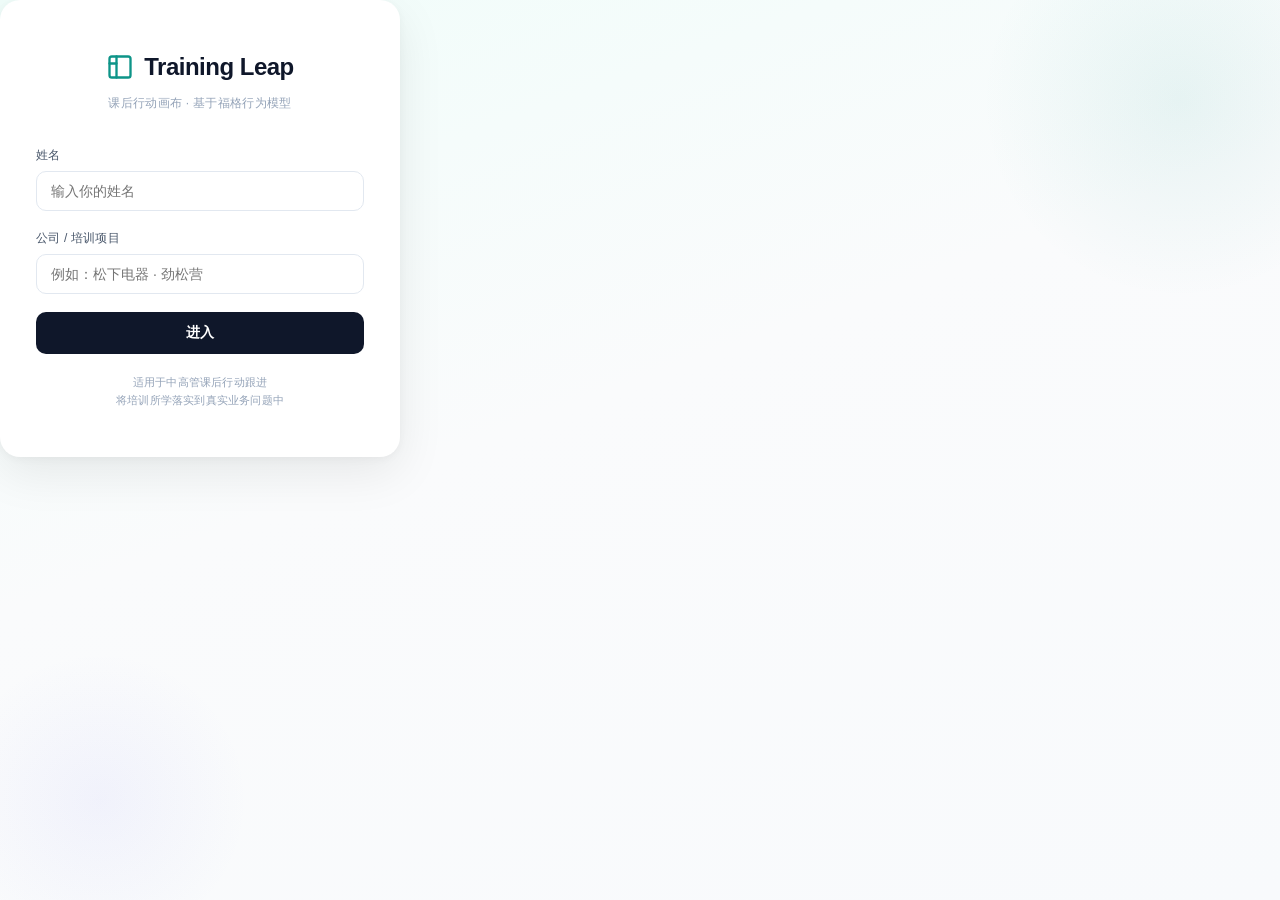
==== index.html @ 2a4fbaec "feat: 步骤4改为先写策略再选方法，每个方法可选填备注" ====
<!DOCTYPE html>
<html lang="zh-CN">
<head>
<meta charset="UTF-8">
<meta name="viewport" content="width=device-width, initial-scale=1">
<title>Training Leap · 学员端</title>
<style>
*{margin:0;padding:0;box-sizing:border-box}
:root{
  --ink:#0f172a;--muted:#64748b;--light:#94a3b8;
  --bg:#f8fafc;--card:#fff;--border:#e2e8f0;
  --accent:#0d9488;--accent-light:#14b8a6;--accent-bg:#f0fdfa;--accent-border:#99f6e4;
  --amber:#f59e0b;--amber-bg:#fffbeb;--rose:#e11d48;--rose-bg:#fff1f2;
  --indigo:#6366f1;--indigo-bg:#eef2ff;
}
body{font-family:-apple-system,"PingFang SC","Helvetica Neue","Noto Sans SC",sans-serif;color:var(--ink);background:var(--bg);line-height:1.6;-webkit-font-smoothing:antialiased}
.page{display:none}.page.active{display:block}

/* ========= LOGIN ========= */
.login-wrap{min-height:100vh;display:flex;align-items:center;justify-content:center;background:linear-gradient(160deg,#f0fdfa 0%,#fafbfc 45%,var(--bg) 100%);position:relative;overflow:hidden}
/* Geometric decoration */
.login-wrap::before{content:'';position:absolute;width:400px;height:400px;border-radius:50%;background:radial-gradient(circle,rgba(13,148,136,.08) 0%,transparent 70%);top:-100px;right:-100px}
.login-wrap::after{content:'';position:absolute;width:300px;height:300px;border-radius:50%;background:radial-gradient(circle,rgba(99,102,241,.06) 0%,transparent 70%);bottom:-50px;left:-50px}
.login-card{width:400px;background:var(--card);border-radius:20px;box-shadow:0 2px 8px rgba(0,0,0,.04),0 16px 48px rgba(0,0,0,.08);padding:48px 36px;position:relative;z-index:1;transition:box-shadow .3s}
.login-card:hover{box-shadow:0 2px 8px rgba(0,0,0,.04),0 20px 56px rgba(0,0,0,.12)}
.login-brand{display:flex;align-items:center;gap:10px;justify-content:center;margin-bottom:8px}
.login-brand svg{width:28px;height:28px;color:var(--accent)}
.login-brand-name{font-size:24px;font-weight:700;color:var(--ink);letter-spacing:-.5px}
.login-sub{text-align:center;font-size:12px;color:var(--light);margin-bottom:32px;letter-spacing:.3px}
.field{margin-bottom:18px}
.field label{display:block;font-size:12px;font-weight:500;color:#475569;margin-bottom:6px;letter-spacing:.2px}
.field input{width:100%;padding:11px 14px;border:1.5px solid var(--border);border-radius:10px;font-size:14px;color:var(--ink);background:var(--card);transition:all .2s;font-family:inherit}
.field input:focus{outline:none;border-color:var(--accent);box-shadow:0 0 0 3px rgba(13,148,136,.08);background:#fff;transform:translateY(-1px)}
.btn-primary{width:100%;padding:12px;background:var(--ink);color:#fff;border:none;border-radius:10px;font-size:14px;font-weight:600;cursor:pointer;transition:all .2s;letter-spacing:.3px}
.btn-primary:hover{background:#1e293b;transform:translateY(-1px);box-shadow:0 4px 12px rgba(15,23,42,.2)}
.btn-primary:active{transform:translateY(0)}
.login-note{text-align:center;margin-top:20px;font-size:11px;color:var(--light);line-height:1.6;letter-spacing:.2px}

/* ========= TOPBAR ========= */
.topbar{height:56px;background:rgba(255,255,255,.92);backdrop-filter:blur(12px);-webkit-backdrop-filter:blur(12px);border-bottom:1px solid var(--border);display:flex;align-items:center;padding:0 28px;position:sticky;top:0;z-index:20}
.topbar-brand{display:flex;align-items:center;gap:8px;cursor:pointer;transition:opacity .15s}
.topbar-brand:hover{opacity:.8}
.topbar-brand svg{width:20px;height:20px;color:var(--accent)}
.topbar-brand span{font-size:15px;font-weight:700;color:var(--ink);letter-spacing:-.3px}
.topbar-sep{color:var(--border);margin:0 14px;font-size:18px}
.topbar-meta{font-size:13px;color:var(--light);flex:1}

/* ========= CONFIG BANNER ========= */
.config-banner{background:linear-gradient(135deg,var(--accent-bg) 0%,#e0f7f4 100%);border:1px solid var(--accent-border);border-radius:12px;padding:14px 20px;margin:0 32px 28px;display:flex;align-items:flex-start;gap:12px;animation:slideDown .3s ease}
.config-banner svg{flex-shrink:0;width:16px;height:16px;color:var(--accent);margin-top:2px}
.config-banner p{font-size:13px;color:#134e4a;line-height:1.6}
.config-banner .cb-close{background:none;border:none;color:var(--light);cursor:pointer;font-size:18px;flex-shrink:0;padding:0 4px;line-height:1;transition:color .15s}
.config-banner .cb-close:hover{color:var(--ink)}

/* ========= DASHBOARD ========= */
.dash{max-width:1080px;margin:0 auto;padding:36px 32px 100px}
.dash-head{display:flex;align-items:flex-end;justify-content:space-between;margin-bottom:28px}
.dash-head h1{font-size:26px;font-weight:700;color:var(--ink);letter-spacing:-.5px}
.dash-head p{font-size:14px;color:var(--light);margin-top:4px}
.btn-new{padding:9px 18px;background:var(--ink);color:#fff;border:none;border-radius:10px;font-size:13px;font-weight:600;cursor:pointer;transition:all .2s;letter-spacing:.2px}
.btn-new:hover{background:#1e293b;transform:translateY(-1px);box-shadow:0 4px 12px rgba(15,23,42,.15)}

/* Stats */
.stats{display:flex;gap:16px;margin-bottom:32px}
.stat-card{flex:1;background:var(--card);border:1px solid var(--border);border-radius:14px;padding:20px 22px;display:flex;align-items:center;gap:16px;transition:all .2s;position:relative;overflow:hidden}
.stat-card::before{content:'';position:absolute;top:0;left:0;right:0;height:3px;border-radius:14px 14px 0 0}
.stat-card:nth-child(1)::before{background:linear-gradient(90deg,var(--accent),var(--accent-light))}
.stat-card:nth-child(2)::before{background:linear-gradient(90deg,var(--amber),#fbbf24)}
.stat-card:nth-child(3)::before{background:linear-gradient(90deg,var(--indigo),#818cf8)}
.stat-card:hover{transform:translateY(-2px);box-shadow:0 8px 24px rgba(0,0,0,.06)}
.stat-icon{width:44px;height:44px;border-radius:12px;display:flex;align-items:center;justify-content:center;transition:transform .2s}
.stat-card:nth-child(1) .stat-icon{background:var(--accent-bg)}
.stat-card:nth-child(2) .stat-icon{background:var(--amber-bg)}
.stat-card:nth-child(3) .stat-icon{background:var(--indigo-bg)}
.stat-icon svg{width:20px;height:20px}
.stat-card:nth-child(1) .stat-icon svg{color:var(--accent)}
.stat-card:nth-child(2) .stat-icon svg{color:var(--amber)}
.stat-card:nth-child(3) .stat-icon svg{color:var(--indigo)}
.stat-num{font-size:22px;font-weight:700;color:var(--ink);letter-spacing:-.5px}
.stat-label{font-size:12px;color:var(--light);letter-spacing:.3px}

/* Action cards grid */
.card-grid{display:grid;grid-template-columns:repeat(auto-fill,minmax(320px,1fr));gap:16px}
.acard{background:var(--card);border:1px solid var(--border);border-radius:14px;padding:24px;cursor:pointer;transition:all .25s;position:relative;overflow:hidden}
.acard::before{content:'';position:absolute;top:0;left:0;right:0;height:3px;background:linear-gradient(90deg,var(--accent),var(--accent-light));transform:scaleX(0);transform-origin:left;transition:transform .25s}
.acard:hover::before{transform:scaleX(1)}
.acard:hover{border-color:#cbd5e1;box-shadow:0 8px 28px rgba(0,0,0,.06);transform:translateY(-2px)}
.tag{display:inline-block;padding:4px 10px;border-radius:20px;font-size:11px;font-weight:600;letter-spacing:.3px}
.tag-d{background:#f1f5f9;color:#64748b}
.tag-a{background:#dbeafe;color:#2563eb}
.tag-x{background:#d1fae5;color:#059669}
.acard h3{font-size:15px;font-weight:600;color:var(--ink);line-height:1.5;margin:12px 0 8px;letter-spacing:-.2px}
.acard .meta{font-size:12px;color:var(--light);line-height:1.5}
.acard .foot{display:flex;align-items:center;justify-content:space-between;margin-top:18px;padding-top:14px;border-top:1px solid #f1f5f9}
.dots{display:flex;gap:5px}
.dot{width:7px;height:7px;border-radius:50%;background:#e2e8f0;transition:background .2s}
.dot.ok{background:var(--accent)}

/* Empty state */
.empty{text-align:center;padding:80px 20px;color:var(--light)}
.empty-icon{width:64px;height:64px;margin:0 auto 20px;border-radius:16px;background:var(--accent-bg);display:flex;align-items:center;justify-content:center}
.empty-icon svg{width:28px;height:28px;color:var(--accent)}
.empty h3{font-size:16px;font-weight:600;color:#475569;margin-bottom:8px}
.empty p{font-size:13px;margin-bottom:20px;line-height:1.6}

/* ========= CANVAS ========= */
.canvas-bg{background:var(--bg);min-height:100vh}
.canvas-body{max-width:760px;margin:0 auto;padding:36px 28px 140px}

/* Canvas header card */
.chdr{background:var(--card);border:1px solid var(--border);border-radius:16px;padding:28px 32px;margin-bottom:24px;position:relative;box-shadow:0 2px 8px rgba(0,0,0,.03)}
.chdr .clabel{font-size:11px;font-weight:600;color:var(--accent);letter-spacing:.8px;text-transform:uppercase;margin-bottom:4px}
.chdr input.ctitle{font-size:22px;font-weight:700;color:var(--ink);line-height:1.4;border:none;background:transparent;width:85%;padding:0;outline:none;display:block;letter-spacing:-.3px;font-family:inherit}
.chdr input.ctitle::placeholder{color:var(--light)}
.chdr .times{display:flex;gap:24px;margin-top:16px;font-size:12px;color:var(--light);letter-spacing:.2px}

/* Status badge */
.status-badge{position:absolute;top:28px;right:32px;padding:5px 12px;border-radius:20px;font-size:11px;font-weight:600;letter-spacing:.3px}
.status-badge.open{background:var(--accent-bg);color:var(--accent);border:1px solid var(--accent-border)}
.status-badge.done{background:#d1fae5;color:#059669;border:1px solid #6ee7b7}

/* Progress */
.pwrap{margin-bottom:28px}
.plbl{font-size:12px;color:var(--light);margin-bottom:8px;display:flex;justify-content:space-between;letter-spacing:.3px}
.ptrk{height:4px;background:#e2e8f0;border-radius:4px;overflow:hidden}
.pfil{height:100%;background:linear-gradient(90deg,var(--accent),var(--accent-light));border-radius:4px;width:0%;transition:width .5s cubic-bezier(.16,1,.3,1)}

/* ========= STEPS ========= */
.step{background:var(--card);border:1px solid var(--border);border-radius:14px;margin-bottom:14px;overflow:hidden;transition:all .25s;box-shadow:0 1px 3px rgba(0,0,0,.02)}
.step:hover{box-shadow:0 4px 16px rgba(0,0,0,.04)}
.step.open{box-shadow:0 4px 20px rgba(0,0,0,.05);border-color:#cbd5e1}

.step-hdr{display:flex;align-items:center;gap:16px;padding:18px 22px;cursor:pointer;user-select:none;transition:background .15s}
.step-hdr:hover{background:#fafbfc}

/* Step number circle with gradient */
.step-n{width:32px;height:32px;border-radius:10px;background:linear-gradient(135deg,#e2e8f0,#f1f5f9);color:var(--muted);display:flex;align-items:center;justify-content:center;font-size:13px;font-weight:700;flex-shrink:0;transition:all .3s;position:relative}
.step-n.ok{background:linear-gradient(135deg,var(--accent),var(--accent-light));color:#fff;box-shadow:0 2px 8px rgba(13,148,136,.3)}
.step.open .step-n:not(.ok){background:linear-gradient(135deg,var(--ink),#334155);color:#fff}

.step-info{flex:1}
.step-info h4{font-size:14px;font-weight:600;color:var(--ink);margin-bottom:3px;letter-spacing:-.1px}
.step-info p{font-size:12px;color:var(--light);line-height:1.4}
.step-arr{margin-left:auto;color:var(--light);font-size:14px;transition:transform .3s cubic-bezier(.16,1,.3,1)}
.step.open .step-arr{transform:rotate(180deg)}

/* Step body with smooth expand */
.step-bdy{max-height:0;overflow:hidden;transition:max-height .35s cubic-bezier(.16,1,.3,1),padding .35s cubic-bezier(.16,1,.3,1);padding:0 22px}
.step.open .step-bdy{max-height:2000px;padding:0 22px 22px}
.step-bdy-inner{transform:translateY(-8px);opacity:0;transition:transform .3s cubic-bezier(.16,1,.3,1),opacity .3s;transition-delay:.05s}
.step.open .step-bdy-inner{transform:translateY(0);opacity:1}

.hint{background:var(--accent-bg);border:1px solid #bfef9;border-radius:10px;padding:14px 16px;margin-bottom:14px}
.hint .htitle{font-size:11px;font-weight:700;color:var(--accent);text-transform:uppercase;letter-spacing:.6px;margin-bottom:6px}
.hint ul{font-size:12px;color:#475569;line-height:1.7;padding-left:16px}

/* Form elements */
.flbl{font-size:13px;font-weight:600;color:#475569;margin-bottom:8px;letter-spacing:.1px}
textarea.fta{width:100%;border:1.5px solid var(--border);border-radius:10px;padding:12px 14px;font-size:14px;line-height:1.7;color:var(--ink);resize:vertical;min-height:80px;background:var(--card);font-family:inherit;transition:all .2s}
textarea.fta:focus{outline:none;border-color:var(--accent);box-shadow:0 0 0 3px rgba(13,148,136,.08);background:#fff}
input.fti{width:100%;border:1.5px solid var(--border);border-radius:10px;padding:10px 14px;font-size:14px;color:var(--ink);background:var(--card);font-family:inherit;transition:all .2s}
input.fti:focus{outline:none;border-color:var(--accent);box-shadow:0 0 0 3px rgba(13,148,136,.08);background:#fff}
.row{display:flex;gap:10px;margin-bottom:10px;align-items:flex-start}
.btnAdd{font-size:13px;color:var(--accent);background:none;border:1.5px dashed #a7f3d0;border-radius:10px;padding:9px 14px;cursor:pointer;width:100%;transition:all .2s;font-weight:500}
.btnAdd:hover{background:var(--accent-bg);border-color:var(--accent)}
.btnDel{background:none;border:none;color:var(--light);font-size:18px;cursor:pointer;padding:6px 2px;flex-shrink:0;line-height:1;transition:color .15s}
.btnDel:hover{color:var(--rose)}
table.mt{width:100%;border-collapse:collapse}
table.mt th{font-size:11px;font-weight:600;color:var(--light);text-align:left;padding:8px 10px;border-bottom:1px solid var(--border);letter-spacing:.3px}
table.mt td{padding:6px 10px}

/* ========= FOOTER BAR ========= */
.fbar{position:fixed;bottom:0;left:0;right:0;background:rgba(255,255,255,.92);backdrop-filter:blur(12px);-webkit-backdrop-filter:blur(12px);border-top:1px solid var(--border);padding:12px 28px;display:flex;align-items:center;justify-content:space-between;z-index:10}
.toast-msg{font-size:13px;color:var(--accent);opacity:0;transition:opacity .3s;font-weight:500}
.toast-msg.show{opacity:1}
.fbtns{display:flex;gap:10px}
.btn-secondary{padding:9px 16px;background:var(--card);color:#475569;border:1px solid var(--border);border-radius:10px;font-size:13px;cursor:pointer;transition:all .2s;font-weight:500;font-family:inherit}
.btn-secondary:hover{border-color:#cbd5e1;background:#fafbfc;transform:translateY(-1px)}
.btn-primary-sm{padding:9px 20px;background:var(--ink);color:#fff;border:none;border-radius:10px;font-size:13px;font-weight:600;cursor:pointer;transition:all .2s;font-family:inherit;letter-spacing:.2px}
.btn-primary-sm:hover{background:#1e293b;transform:translateY(-1px);box-shadow:0 4px 12px rgba(15,23,42,.15)}

/* ========= METHOD TAGS ========= */
.method-tags{display:flex;flex-wrap:wrap;gap:8px;margin-bottom:14px}
.mtag{padding:6px 14px;border-radius:20px;font-size:12px;font-weight:600;cursor:pointer;border:1.5px solid var(--border);background:var(--card);color:#475569;transition:all .2s;user-select:none;letter-spacing:.2px}
.mtag:hover{border-color:var(--accent);color:var(--accent);transform:translateY(-1px)}
.mtag.sel{background:linear-gradient(135deg,var(--accent),var(--accent-light));color:#fff;border-color:transparent;box-shadow:0 2px 8px rgba(13,148,136,.25)}
#no-methods-hint{font-size:12px;color:var(--light);margin-top:8px;display:none}

/* Per-method strategy card */
/* Method note cards: appear after selecting methods in step 4 */
.method-note{background:var(--card);border:1.5px solid var(--accent-border);border-radius:12px;margin-bottom:12px;overflow:hidden;transition:all .2s;animation:cardIn .25s ease}
.method-note-hd{display:flex;align-items:center;gap:10px;padding:10px 16px;background:linear-gradient(135deg,var(--accent-bg) 0%,#e0f7f4 100%)}
.method-note-badge{padding:4px 12px;border-radius:20px;background:linear-gradient(135deg,var(--accent),var(--accent-light));color:#fff;font-size:11px;font-weight:700;letter-spacing:.3px;flex-shrink:0}
.method-note-bd{padding:12px 16px}
.method-note-bd .flbl{font-size:12px;margin-bottom:6px;color:var(--muted)}
.method-note-bd textarea{min-height:56px;font-size:13px}
@keyframes cardIn{from{opacity:0;transform:translateY(8px)}to{opacity:1;transform:translateY(0)}}

/* ========= CONTEXT PANEL ========= */
.ctx-panel{background:linear-gradient(135deg,var(--accent-bg) 0%,#e0f7f4 100%);border:1px solid var(--accent-border);border-radius:14px;margin-bottom:24px;overflow:hidden;transition:all .25s}
.ctx-panel:hover{box-shadow:0 4px 16px rgba(13,148,136,.1)}
.ctx-toggle{display:flex;align-items:center;gap:8px;padding:14px 20px;cursor:pointer;font-size:12px;font-weight:700;color:var(--accent);user-select:none;letter-spacing:.3px}
.ctx-toggle:hover{background:rgba(255,255,255,.5)}
.ctx-arr{transition:transform .3s cubic-bezier(.16,1,.3,1)}
.ctx-arr.open{transform:rotate(90deg)}
.ctx-body{display:none;padding:0 20px 18px}
.ctx-body.open{display:block}
.ctx-grid{display:grid;grid-template-columns:1fr 1fr 1fr;gap:14px;margin-bottom:14px}
.ctx-block{background:rgba(255,255,255,.85);border:1px solid #bfef9;padding:16px;border-radius:12px;transition:all .2s}
.ctx-block:hover{background:#fff;box-shadow:0 2px 8px rgba(0,0,0,.04)}
.ctx-label{font-size:11px;font-weight:700;color:var(--accent);text-transform:uppercase;letter-spacing:.6px;margin-bottom:10px}
.ctx-text{font-size:12px;color:#134e4a;line-height:1.6;margin-bottom:6px}
.ctx-text:last-child{margin-bottom:0}
.ctx-hint{font-size:11px;color:#0f766e;line-height:1.5;padding:10px 14px;background:rgba(255,255,255,.6);border-radius:8px}

/* ========= PRINT ========= */
@media print{
  body{background:#fff}
  .topbar,.fbar,.step-hdr,.config-banner,.plbl{display:none !important}
  .page{display:block !important}.canvas-bg{background:#fff !important}
  .canvas-body{padding:20px !important;max-width:100% !important}
  .step{break-inside:avoid;margin-bottom:16px !important;border:1px solid #ddd !important}
  .step-bdy{display:block !important;max-height:none !important;padding:0 22px 22px !important}
  .step-n{background:#f0f0f0 !important;color:#333 !important}
  .step-n.ok{background:#666 !important}
  .chdr{border:2px solid #333 !important;padding:20px !important;box-shadow:none !important}
  .hint{display:none}
  textarea.fta,input.fti{border:1px solid #ddd !important;background:#fff !important;resize:none}
  .mtag.sel{background:#333 !important;color:#fff !important}
  .ctx-panel{background:#f9f9f9 !important}
}

@keyframes slideDown{
  from{opacity:0;transform:translateY(-8px)}
  to{opacity:1;transform:translateY(0)}
}

@media(max-width:860px){
.ctx-grid{grid-template-columns:1fr}
}

@media(max-width:640px){
.dash{padding:20px 16px 80px}.stats{flex-direction:column}.card-grid{grid-template-columns:1fr}.canvas-body{padding:20px 16px 120px}
.config-banner{margin:16px 16px 20px;padding:12px 14px}
.chdr input.ctitle{width:100%}
.status-badge{position:static;display:inline-block;margin-top:10px}
}
</style>
</head>
<body>

<!-- PAGE 1: LOGIN -->
<div id="p-login" class="page active login-wrap">
<div class="login-card">
  <div class="login-brand">
    <svg viewBox="0 0 24 24" fill="none" stroke="currentColor" stroke-width="2" stroke-linecap="round" stroke-linejoin="round"><rect x="3" y="3" width="18" height="18" rx="2"/><path d="M9 3v18"/><path d="M3 9h6"/></svg>
    <span class="login-brand-name">Training Leap</span>
  </div>
  <div class="login-sub">课后行动画布 · 基于福格行为模型</div>
  <div class="field"><label>姓名</label><input id="i-name" placeholder="输入你的姓名"></div>
  <div class="field"><label>公司 / 培训项目</label><input id="i-comp" placeholder="例如：松下电器 · 劲松营"></div>
  <button id="b-login" class="btn-primary">进入</button>
  <div class="login-note">适用于中高管课后行动跟进<br>将培训所学落实到真实业务问题中</div>
</div>
</div>

<!-- PAGE 2: DASHBOARD -->
<div id="p-dash" class="page">
<div class="topbar">
  <div class="topbar-brand" id="b-logo">
    <svg viewBox="0 0 24 24" fill="none" stroke="currentColor" stroke-width="2" stroke-linecap="round" stroke-linejoin="round"><rect x="3" y="3" width="18" height="18" rx="2"/><path d="M9 3v18"/><path d="M3 9h6"/></svg>
    <span>Training Leap</span>
  </div>
  <span class="topbar-sep">/</span>
  <span class="topbar-meta" id="d-meta"></span>
</div>
<div class="dash">
<div class="dash-head">
  <div><h1>我的行动计划</h1><p id="d-sub"></p></div>
  <button id="b-new" class="btn-new">+ 新建计划</button>
</div>

<!-- Config context banner -->
<div class="config-banner" id="config-banner" style="display:none">
  <svg viewBox="0 0 24 24" fill="none" stroke="currentColor" stroke-width="2" stroke-linecap="round"><circle cx="12" cy="12" r="10"/><line x1="12" y1="16" x2="12" y2="12"/><line x1="12" y1="8" x2="12.01" y2="8"/></svg>
  <p id="config-banner-text"></p>
  <button class="cb-close" onclick="this.parentElement.style.display='none'">×</button>
</div>

<div class="stats">
  <div class="stat-card"><div class="stat-icon"><svg viewBox="0 0 24 24" fill="none" stroke="currentColor" stroke-width="2"><path d="M14 2H6a2 2 0 00-2 2v16a2 2 0 002 2h12a2 2 0 002-2V8z"/><polyline points="14 2 14 8 20 8"/></svg></div><div><div class="stat-num" id="st-tot">0</div><div class="stat-label">全部计划</div></div></div>
  <div class="stat-card"><div class="stat-icon"><svg viewBox="0 0 24 24" fill="none" stroke="currentColor" stroke-width="2"><polyline points="22 12 18 12 15 21 9 3 6 12 2 12"/></svg></div><div><div class="stat-num" id="st-act">0</div><div class="stat-label">进行中</div></div></div>
  <div class="stat-card"><div class="stat-icon"><svg viewBox="0 0 24 24" fill="none" stroke="currentColor" stroke-width="2"><polyline points="20 6 9 17 4 12"/><line x1="20" y1="6" x2="9" y2="17"/></svg></div><div><div class="stat-num" id="st-done">0</div><div class="stat-label">已完成</div></div></div>
</div>
<div id="c-grid" class="card-grid"></div>
<div id="d-empty" class="empty" style="display:none">
  <div class="empty-icon"><svg viewBox="0 0 24 24" fill="none" stroke="currentColor" stroke-width="2" stroke-linecap="round"><line x1="12" y1="5" x2="12" y2="19"/><line x1="5" y1="12" x2="19" y2="12"/></svg></div>
  <h3 style="font-size:15px;font-weight:600;color:#475569;margin-bottom:6px">还没有行动计划</h3>
  <p style="font-size:13px;margin-bottom:18px;color:var(--light)">创建一个计划，把培训所学落实到真实业务问题中</p>
  <button id="b-new-empty" class="btn-new">创建第一个行动计划</button>
</div>
</div>
</div>

<!-- PAGE 3: CANVAS -->
<div id="p-canvas" class="page canvas-bg">
<div class="topbar">
  <button id="b-back" style="padding:6px 12px;font-size:13px;border:none;background:none;cursor:pointer;color:#475569;display:flex;align-items:center;gap:4px;font-family:inherit;letter-spacing:.2px">
    <svg width="14" height="14" viewBox="0 0 24 24" fill="none" stroke="currentColor" stroke-width="2"><polyline points="15 18 9 12 15 6"/></svg>返回</button>
  <span class="topbar-sep">|</span>
  <span class="topbar-meta" id="c-meta"></span>
</div>
<div class="canvas-body">

<div class="chdr">
  <div id="c-status" class="status-badge"></div>
  <div class="clabel">课程</div><input class="fti" id="c-course-display" readonly style="font-size:12px;padding:6px 10px;margin-bottom:8px;background:#f8fafc;cursor:default;border-color:#f0f0f0">
  <input class="ctitle" id="c-title" placeholder="为这个行动计划起一个标题...">
  <div class="times">创建：<span id="c-created"></span> &nbsp; 最近更新：<span id="c-updated"></span></div>
</div>

<!-- Training Context Panel (injected from admin config) -->
<div id="ctx-panel" class="ctx-panel" style="display:none">
  <div class="ctx-toggle" id="ctx-toggle" onclick="toggleCtx()">
    <svg width="14" height="14" viewBox="0 0 24 24" fill="none" stroke="currentColor" stroke-width="2" stroke-linecap="round"><circle cx="12" cy="12" r="10"/><line x1="12" y1="16" x2="12" y2="12"/><line x1="12" y1="8" x2="12.01" y2="8"/></svg>
    <span id="ctx-toggle-text">查看培训背景</span>
    <svg id="ctx-arr" width="12" height="12" viewBox="0 0 24 24" fill="none" stroke="currentColor" stroke-width="2"><polyline points="6 9 12 15 18 9"/></svg>
  </div>
  <div class="ctx-body" id="ctx-body">
    <div class="ctx-grid">
      <div class="ctx-block" id="ctx-audience">
        <div class="ctx-label">目标受众</div>
        <div class="ctx-text" id="ctx-aud-level"></div>
        <div class="ctx-text" id="ctx-aud-challenge"></div>
      </div>
      <div class="ctx-block" id="ctx-purpose">
        <div class="ctx-label">培训目的</div>
        <div class="ctx-text" id="ctx-pur-why"></div>
        <div class="ctx-text" id="ctx-pur-do"></div>
      </div>
      <div class="ctx-block" id="ctx-measure">
        <div class="ctx-label">衡量成功</div>
        <div class="ctx-text" id="ctx-pur-measure"></div>
        <div class="ctx-text" id="ctx-pur-change"></div>
      </div>
    </div>
    <div class="ctx-hint">以上信息由培训组织者配置，帮助你把行动计划对准真实的业务目标。</div>
  </div>
</div>

<div class="pwrap">
  <div class="plbl"><span id="pg-txt">0 / 5 步骤完成</span><span id="pg-pct">0%</span></div>
  <div class="ptrk"><div class="pfil" id="pg-fill"></div></div>
</div>

<!-- S1 -->
<div class="step" id="s1">
<div class="step-hdr"><div class="step-n">1</div><div class="step-info"><h4>识别真实业务问题</h4><p>找出一个复杂且长期未解决的真实业务问题</p></div><span class="step-arr">&#9660;</span></div>
<div class="step-bdy">
<div class="step-bdy-inner">
<div class="hint"><div class="htitle">提示</div><ul><li>问题应至少涉及两个以上部门之间的不同判断或利益冲突</li><li>问题已存在超过三个月，且没有清晰的解决路径</li><li>用一到三句话描述清楚问题的表现、涉及的部门和当前卡住的关键点</li></ul></div>
<div class="flbl">问题陈述</div><textarea class="fta" id="v1" placeholder="例如：某产品线在华东市场销量连续三季度下滑，市场部认为需加大广告投入，而销售团队认为核心问题在渠道激励不足..."></textarea>
</div>
</div>
</div>

<!-- S2 -->
<div class="step" id="s2">
<div class="step-hdr"><div class="step-n">2</div><div class="step-info"><h4>链接战略与价值</h4><p>说明该问题与全局经营或市场战略的链接</p></div><span class="step-arr">&#9660;</span></div>
<div class="step-bdy">
<div class="step-bdy-inner">
<div class="hint"><div class="htitle">提示</div><ul><li>指出这个问题与公司哪一个业务战略或产品策略直接相关</li><li>说明解决后会改善哪几项具体业务结果</li><li>避免使用空泛表述</li></ul></div>
<div style="margin-bottom:14px"><div class="flbl">战略链接</div><textarea class="fta" id="v2l" placeholder="例如：该问题直接关联公司'2025年市场份额提升至行业前三'的战略目标..." style="min-height:60px"></textarea></div>
<div><div class="flbl">解决价值</div><textarea class="fta" id="v2v" placeholder="例如：解决此分歧后可统一营销资源投放方向，预计Q3华东区销量回升15-20%..." style="min-height:60px"></textarea></div>
</div>
</div>
</div>

<!-- S3 -->
<div class="step" id="s3">
<div class="step-hdr"><div class="step-n">3</div><div class="step-info"><h4>识别协同部门</h4><p>列出必须协同的关键部门及其贡献</p></div><span class="step-arr">&#9660;</span></div>
<div class="step-bdy">
<div class="step-bdy-inner">
<div class="hint"><div class="htitle">提示</div><ul><li>至少一个、最多四个必须参与的业务部门</li><li>明确每个部门需要提供的具体信息或做出的具体动作</li></ul></div>
<div id="dept-list"></div>
<button class="btnAdd" id="b-add-dept">+ 添加部门</button>
</div>
</div>
</div>

<!-- S4 -->
<div class="step" id="s4">
<div class="step-hdr"><div class="step-n">4</div><div class="step-info"><h4>制定策略，选择方法</h4><p>先明确你的解决思路，再选方法去落地</p></div><span class="step-arr">&#9660;</span></div>
<div class="step-bdy">
<div class="step-bdy-inner">

<!-- Part 1: Write strategy first -->
<div style="margin-bottom:20px">
  <div class="flbl">解决策略</div>
  <div style="font-size:11px;color:var(--light);margin-bottom:8px;letter-spacing:.2px">用你自己的话描述解决思路——不依赖任何方法工具，先想清楚方向和打法</div>
  <textarea class="fta" id="v4s" placeholder="例如：通过重新定义华东区市场细分标准，将营销资源从泛曝光转向精准触达高潜力客户群体，同时建立区域联动机制..." style="min-height:80px"></textarea>
</div>

<!-- Part 2: Then select methods -->
<div style="margin-bottom:14px">
  <div class="flbl">选择支撑方法</div>
  <div style="font-size:11px;color:var(--light);margin-bottom:8px;letter-spacing:.2px">从本课程方法工具中，选择能够支撑上述策略的方法（可多选）。选中的方法下方可备注具体用法。</div>
  <div id="method-tags"></div>
  <div id="no-methods-hint">提示：请先让培训管理员配置本课程的方法工具清单。</div>
</div>

<!-- Per-method note fields -->
<div id="method-notes"></div>

</div>
</div>
</div>

<!-- S5 -->
<div class="step" id="s5">
<div class="step-hdr"><div class="step-n">5</div><div class="step-info"><h4>执行计划与衡量指标</h4><p>细化任务、计划、预期结果与衡量指标</p></div><span class="step-arr">&#9660;</span></div>
<div class="step-bdy">
<div class="step-bdy-inner">
<div style="margin-bottom:18px"><div class="flbl">任务与执行计划</div><div id="task-list"></div><button class="btnAdd" id="b-add-task">+ 添加任务</button></div>
<div style="margin-bottom:18px"><div class="flbl">预期目标与结果</div><textarea class="fta" id="v5r" placeholder="描述预期的业务层面可观察变化..."></textarea></div>
<div style="margin-bottom:14px"><div class="flbl">衡量指标</div>
<div style="display:grid;grid-template-columns:1fr 1fr;gap:10px;margin-bottom:14px">
<div style="background:var(--accent-bg);border:1px solid var(--accent-border);border-radius:10px;padding:14px"><div style="font-size:11px;font-weight:700;color:var(--accent);text-transform:uppercase;letter-spacing:.6px;margin-bottom:6px">过程指标</div><div style="font-size:12px;color:var(--light);margin-bottom:8px;line-height:1.5">证明动作完成</div><textarea class="fta" id="v5mp" style="min-height:50px;font-size:13px" placeholder="例：客户偏好矩阵完成"></textarea></div>
<div style="background:#fef3c7;border:1px solid #fde68a;border-radius:10px;padding:14px"><div style="font-size:11px;font-weight:700;color:#92400e;text-transform:uppercase;letter-spacing:.6px;margin-bottom:6px">结果指标</div><div style="font-size:12px;color:var(--light);margin-bottom:8px;line-height:1.5">业务改善的期待</div><textarea class="fta" id="v5mr" style="min-height:50px;font-size:13px" placeholder="例：销量环比增长15%"></textarea></div>
</div>
</div>
<div><div class="flbl">指标追踪</div>
<div style="background:var(--card);border:1px solid var(--border);border-radius:10px;padding:14px;overflow-x:auto">
<table class="mt"><thead><tr><th style="width:30%">指标名称</th><th style="width:20%">目标值</th><th style="width:20%">当前值</th><th style="width:20%">更新日期</th><th style="width:10%"></th></tr></thead><tbody id="mtbody"></tbody></table>
<button class="btnAdd" id="b-add-met" style="margin-top:10px">+ 添加追踪指标</button>
</div>
</div>
</div>
</div>
</div>

</div><!-- canvas-body -->

<div class="fbar">
<div class="toast-msg" id="toast">已保存</div>
<div class="fbtns">
<button class="btn-secondary" id="b-export">导出 PDF</button>
<button class="btn-secondary" id="b-toggle">标记为进行中</button>
<button class="btn-primary-sm" id="b-save">保存</button>
</div>
</div>
</div><!-- page-canvas -->

<script src="app.js"></script>
</body>
</html>
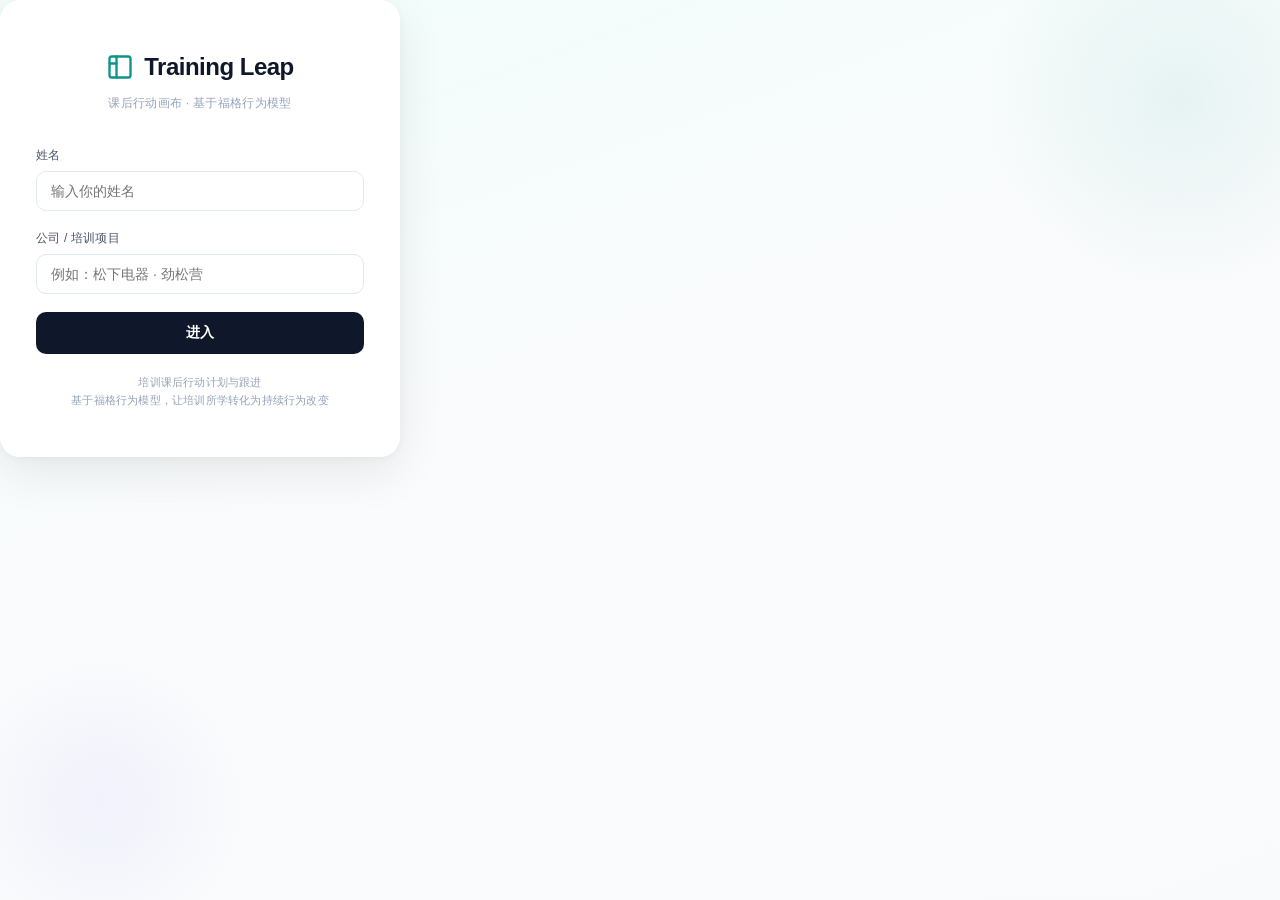
==== commit ceac64b4: "fix: 修复doLogin未定义致命bug + 修改登录页文案为培训课后行动计划与跟进" ====
--- a/index.html
+++ b/index.html
@@ -260,7 +260,7 @@
   <div class="field"><label>姓名</label><input id="i-name" placeholder="输入你的姓名"></div>
   <div class="field"><label>公司 / 培训项目</label><input id="i-comp" placeholder="例如：松下电器 · 劲松营"></div>
   <button id="b-login" class="btn-primary">进入</button>
-  <div class="login-note">适用于中高管课后行动跟进<br>将培训所学落实到真实业务问题中</div>
+  <div class="login-note">培训课后行动计划与跟进<br>基于福格行为模型，让培训所学转化为持续行为改变</div>
 </div>
 </div>
 
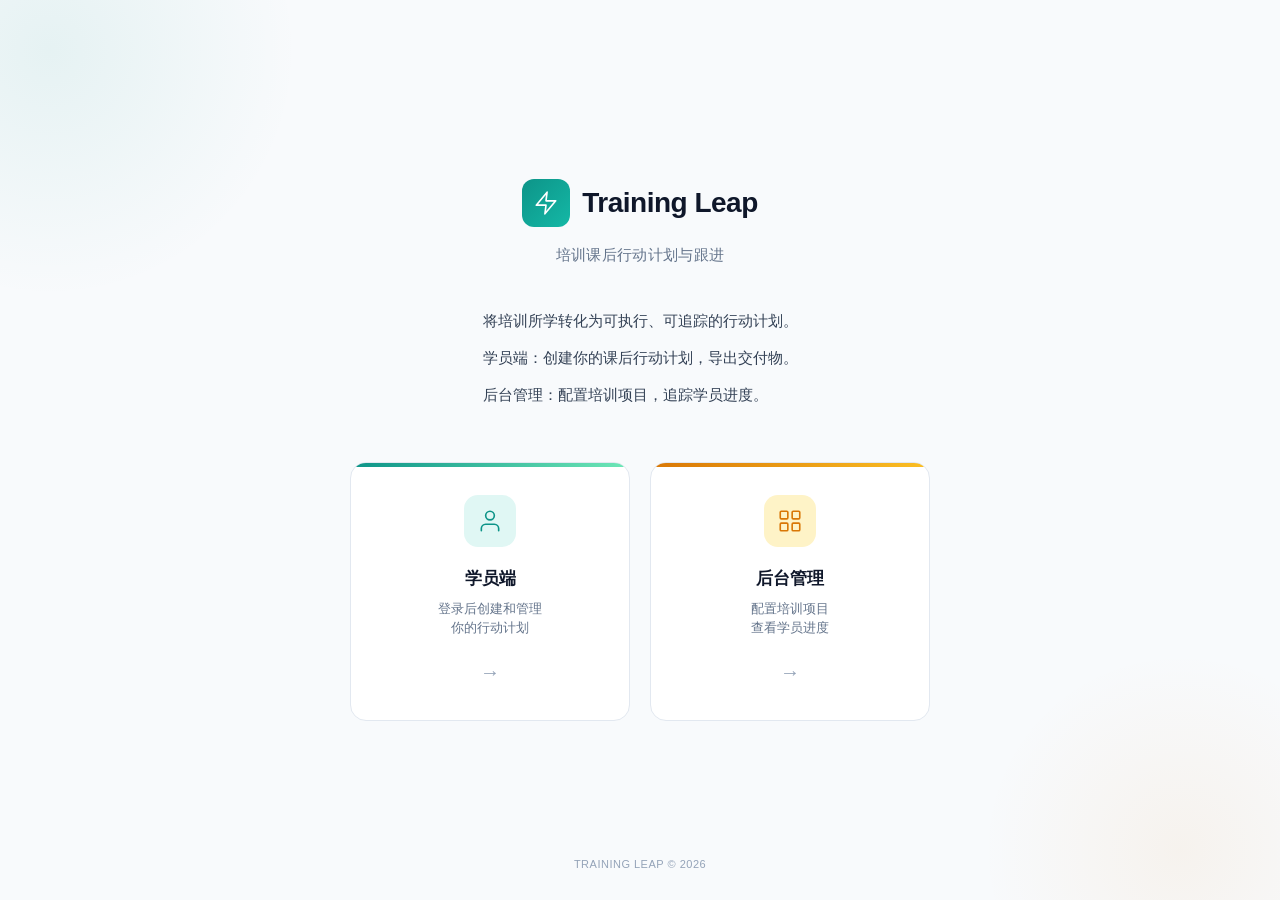
==== commit 75ab3721: "feat: 主入口页 + 协作共识追踪 + 学员提交码机制 - 新增 index.html 主入口页（学员端+后台端两个入口） - 原 index.html 重命名为 student.html（学员端" ====
--- a/index.html
+++ b/index.html
@@ -2,455 +2,119 @@
 <html lang="zh-CN">
 <head>
 <meta charset="UTF-8">
-<meta name="viewport" content="width=device-width, initial-scale=1">
-<title>Training Leap · 学员端</title>
+<meta name="viewport" content="width=device-width,initial-scale=1">
+<title>Training Leap - 培训课后行动计划与跟进</title>
 <style>
+:root{
+  --ink:#0f172a;
+  --sub:#334155;
+  --muted:#64748b;
+  --light:#94a3b8;
+  --border:#e2e8f0;
+  --card:#ffffff;
+  --bg:#f8fafc;
+  --accent:#0d9488;
+  --accent-light:#14b8a6;
+  --accent-bg:#e0f7f4;
+  --amber:#d97706;
+  --amber-bg:#fef3c7;
+}
 *{margin:0;padding:0;box-sizing:border-box}
-:root{
-  --ink:#0f172a;--muted:#64748b;--light:#94a3b8;
-  --bg:#f8fafc;--card:#fff;--border:#e2e8f0;
-  --accent:#0d9488;--accent-light:#14b8a6;--accent-bg:#f0fdfa;--accent-border:#99f6e4;
-  --amber:#f59e0b;--amber-bg:#fffbeb;--rose:#e11d48;--rose-bg:#fff1f2;
-  --indigo:#6366f1;--indigo-bg:#eef2ff;
-}
-body{font-family:-apple-system,"PingFang SC","Helvetica Neue","Noto Sans SC",sans-serif;color:var(--ink);background:var(--bg);line-height:1.6;-webkit-font-smoothing:antialiased}
-.page{display:none}.page.active{display:block}
+body{font-family:-apple-system,BlinkMacSystemFont,"Segoe UI",Roboto,sans-serif;background:var(--bg);color:var(--ink);line-height:1.6;min-height:100vh}
 
-/* ========= LOGIN ========= */
-.login-wrap{min-height:100vh;display:flex;align-items:center;justify-content:center;background:linear-gradient(160deg,#f0fdfa 0%,#fafbfc 45%,var(--bg) 100%);position:relative;overflow:hidden}
-/* Geometric decoration */
-.login-wrap::before{content:'';position:absolute;width:400px;height:400px;border-radius:50%;background:radial-gradient(circle,rgba(13,148,136,.08) 0%,transparent 70%);top:-100px;right:-100px}
-.login-wrap::after{content:'';position:absolute;width:300px;height:300px;border-radius:50%;background:radial-gradient(circle,rgba(99,102,241,.06) 0%,transparent 70%);bottom:-50px;left:-50px}
-.login-card{width:400px;background:var(--card);border-radius:20px;box-shadow:0 2px 8px rgba(0,0,0,.04),0 16px 48px rgba(0,0,0,.08);padding:48px 36px;position:relative;z-index:1;transition:box-shadow .3s}
-.login-card:hover{box-shadow:0 2px 8px rgba(0,0,0,.04),0 20px 56px rgba(0,0,0,.12)}
-.login-brand{display:flex;align-items:center;gap:10px;justify-content:center;margin-bottom:8px}
-.login-brand svg{width:28px;height:28px;color:var(--accent)}
-.login-brand-name{font-size:24px;font-weight:700;color:var(--ink);letter-spacing:-.5px}
-.login-sub{text-align:center;font-size:12px;color:var(--light);margin-bottom:32px;letter-spacing:.3px}
-.field{margin-bottom:18px}
-.field label{display:block;font-size:12px;font-weight:500;color:#475569;margin-bottom:6px;letter-spacing:.2px}
-.field input{width:100%;padding:11px 14px;border:1.5px solid var(--border);border-radius:10px;font-size:14px;color:var(--ink);background:var(--card);transition:all .2s;font-family:inherit}
-.field input:focus{outline:none;border-color:var(--accent);box-shadow:0 0 0 3px rgba(13,148,136,.08);background:#fff;transform:translateY(-1px)}
-.btn-primary{width:100%;padding:12px;background:var(--ink);color:#fff;border:none;border-radius:10px;font-size:14px;font-weight:600;cursor:pointer;transition:all .2s;letter-spacing:.3px}
-.btn-primary:hover{background:#1e293b;transform:translateY(-1px);box-shadow:0 4px 12px rgba(15,23,42,.2)}
-.btn-primary:active{transform:translateY(0)}
-.login-note{text-align:center;margin-top:20px;font-size:11px;color:var(--light);line-height:1.6;letter-spacing:.2px}
+/* Hero */
+.hero{min-height:100vh;display:flex;flex-direction:column;align-items:center;justify-content:center;padding:60px 24px;text-align:center;position:relative;overflow:hidden}
+.hero::before{content:"";position:absolute;top:-200px;left:-200px;width:500px;height:500px;border-radius:50%;background:radial-gradient(circle,rgba(13,148,136,.08) 0%,transparent 70%)}
+.hero::after{content:"";position:absolute;bottom:-150px;right:-100px;width:400px;height:400px;border-radius:50%;background:radial-gradient(circle,rgba(217,119,6,.06) 0%,transparent 70%)}
 
-/* ========= TOPBAR ========= */
-.topbar{height:56px;background:rgba(255,255,255,.92);backdrop-filter:blur(12px);-webkit-backdrop-filter:blur(12px);border-bottom:1px solid var(--border);display:flex;align-items:center;padding:0 28px;position:sticky;top:0;z-index:20}
-.topbar-brand{display:flex;align-items:center;gap:8px;cursor:pointer;transition:opacity .15s}
-.topbar-brand:hover{opacity:.8}
-.topbar-brand svg{width:20px;height:20px;color:var(--accent)}
-.topbar-brand span{font-size:15px;font-weight:700;color:var(--ink);letter-spacing:-.3px}
-.topbar-sep{color:var(--border);margin:0 14px;font-size:18px}
-.topbar-meta{font-size:13px;color:var(--light);flex:1}
+.logo-wrap{display:flex;align-items:center;justify-content:center;gap:12px;margin-bottom:16px}
+.logo-icon{width:48px;height:48px;border-radius:12px;background:linear-gradient(135deg,var(--accent),var(--accent-light));display:flex;align-items:center;justify-content:center}
+.logo-icon svg{width:26px;height:26px;stroke:#fff;fill:none;stroke-width:1.5;stroke-linecap:round;stroke-linejoin:round}
+.brand{font-size:28px;font-weight:800;color:var(--ink);letter-spacing:-.5px}
+.tagline{font-size:15px;color:var(--muted);margin-bottom:40px;letter-spacing:.3px}
 
-/* ========= CONFIG BANNER ========= */
-.config-banner{background:linear-gradient(135deg,var(--accent-bg) 0%,#e0f7f4 100%);border:1px solid var(--accent-border);border-radius:12px;padding:14px 20px;margin:0 32px 28px;display:flex;align-items:flex-start;gap:12px;animation:slideDown .3s ease}
-.config-banner svg{flex-shrink:0;width:16px;height:16px;color:var(--accent);margin-top:2px}
-.config-banner p{font-size:13px;color:#134e4a;line-height:1.6}
-.config-banner .cb-close{background:none;border:none;color:var(--light);cursor:pointer;font-size:18px;flex-shrink:0;padding:0 4px;line-height:1;transition:color .15s}
-.config-banner .cb-close:hover{color:var(--ink)}
+.desc{text-align:left;max-width:580px;margin:0 auto 44px;font-size:15px;color:var(--sub);line-height:1.8}
+.desc p{margin-bottom:10px}
 
-/* ========= DASHBOARD ========= */
-.dash{max-width:1080px;margin:0 auto;padding:36px 32px 100px}
-.dash-head{display:flex;align-items:flex-end;justify-content:space-between;margin-bottom:28px}
-.dash-head h1{font-size:26px;font-weight:700;color:var(--ink);letter-spacing:-.5px}
-.dash-head p{font-size:14px;color:var(--light);margin-top:4px}
-.btn-new{padding:9px 18px;background:var(--ink);color:#fff;border:none;border-radius:10px;font-size:13px;font-weight:600;cursor:pointer;transition:all .2s;letter-spacing:.2px}
-.btn-new:hover{background:#1e293b;transform:translateY(-1px);box-shadow:0 4px 12px rgba(15,23,42,.15)}
+/* Entry cards */
+.entries{display:flex;gap:20px;max-width:580px;width:100%;margin:0 auto;flex-direction:row}
+.entry-card{flex:1;background:var(--card);border:1px solid var(--border);border-radius:16px;padding:32px 24px;cursor:pointer;text-decoration:none;transition:all .25s ease;position:relative;overflow:hidden;display:flex;flex-direction:column;align-items:center;text-align:center}
+.entry-card:hover{transform:translateY(-4px);box-shadow:0 12px 40px rgba(15,23,42,.1);border-color:transparent}
+.entry-card .entry-bar{position:absolute;top:0;left:0;right:0;height:4px}
+.entry-card.student .entry-bar{background:linear-gradient(90deg,var(--accent),#6ee7b7)}
+.entry-card.admin .entry-bar{background:linear-gradient(90deg,var(--amber),#fbbf24)}
 
-/* Stats */
-.stats{display:flex;gap:16px;margin-bottom:32px}
-.stat-card{flex:1;background:var(--card);border:1px solid var(--border);border-radius:14px;padding:20px 22px;display:flex;align-items:center;gap:16px;transition:all .2s;position:relative;overflow:hidden}
-.stat-card::before{content:'';position:absolute;top:0;left:0;right:0;height:3px;border-radius:14px 14px 0 0}
-.stat-card:nth-child(1)::before{background:linear-gradient(90deg,var(--accent),var(--accent-light))}
-.stat-card:nth-child(2)::before{background:linear-gradient(90deg,var(--amber),#fbbf24)}
-.stat-card:nth-child(3)::before{background:linear-gradient(90deg,var(--indigo),#818cf8)}
-.stat-card:hover{transform:translateY(-2px);box-shadow:0 8px 24px rgba(0,0,0,.06)}
-.stat-icon{width:44px;height:44px;border-radius:12px;display:flex;align-items:center;justify-content:center;transition:transform .2s}
-.stat-card:nth-child(1) .stat-icon{background:var(--accent-bg)}
-.stat-card:nth-child(2) .stat-icon{background:var(--amber-bg)}
-.stat-card:nth-child(3) .stat-icon{background:var(--indigo-bg)}
-.stat-icon svg{width:20px;height:20px}
-.stat-card:nth-child(1) .stat-icon svg{color:var(--accent)}
-.stat-card:nth-child(2) .stat-icon svg{color:var(--amber)}
-.stat-card:nth-child(3) .stat-icon svg{color:var(--indigo)}
-.stat-num{font-size:22px;font-weight:700;color:var(--ink);letter-spacing:-.5px}
-.stat-label{font-size:12px;color:var(--light);letter-spacing:.3px}
+.entry-icon{width:52px;height:52px;border-radius:14px;display:flex;align-items:center;justify-content:center;margin-bottom:18px}
+.entry-card.student .entry-icon{background:var(--accent-bg)}
+.entry-card.admin .entry-icon{background:var(--amber-bg)}
+.entry-icon svg{width:26px;height:26px;stroke-width:1.5;stroke-linecap:round;stroke-linejoin:round;fill:none}
+.student .entry-icon svg{stroke:var(--accent)}
+.admin .entry-icon svg{stroke:var(--amber)}
 
-/* Action cards grid */
-.card-grid{display:grid;grid-template-columns:repeat(auto-fill,minmax(320px,1fr));gap:16px}
-.acard{background:var(--card);border:1px solid var(--border);border-radius:14px;padding:24px;cursor:pointer;transition:all .25s;position:relative;overflow:hidden}
-.acard::before{content:'';position:absolute;top:0;left:0;right:0;height:3px;background:linear-gradient(90deg,var(--accent),var(--accent-light));transform:scaleX(0);transform-origin:left;transition:transform .25s}
-.acard:hover::before{transform:scaleX(1)}
-.acard:hover{border-color:#cbd5e1;box-shadow:0 8px 28px rgba(0,0,0,.06);transform:translateY(-2px)}
-.tag{display:inline-block;padding:4px 10px;border-radius:20px;font-size:11px;font-weight:600;letter-spacing:.3px}
-.tag-d{background:#f1f5f9;color:#64748b}
-.tag-a{background:#dbeafe;color:#2563eb}
-.tag-x{background:#d1fae5;color:#059669}
-.acard h3{font-size:15px;font-weight:600;color:var(--ink);line-height:1.5;margin:12px 0 8px;letter-spacing:-.2px}
-.acard .meta{font-size:12px;color:var(--light);line-height:1.5}
-.acard .foot{display:flex;align-items:center;justify-content:space-between;margin-top:18px;padding-top:14px;border-top:1px solid #f1f5f9}
-.dots{display:flex;gap:5px}
-.dot{width:7px;height:7px;border-radius:50%;background:#e2e8f0;transition:background .2s}
-.dot.ok{background:var(--accent)}
+.entry-title{font-size:17px;font-weight:700;color:var(--ink);margin-bottom:6px}
+.entry-desc{font-size:13px;color:var(--muted);line-height:1.5}
+.entry-arrow{margin-top:18px;font-size:20px;color:var(--light);transition:all .2s}
+.entry-card:hover .entry-arrow{color:var(--accent);transform:translateX(4px)}
 
-/* Empty state */
-.empty{text-align:center;padding:80px 20px;color:var(--light)}
-.empty-icon{width:64px;height:64px;margin:0 auto 20px;border-radius:16px;background:var(--accent-bg);display:flex;align-items:center;justify-content:center}
-.empty-icon svg{width:28px;height:28px;color:var(--accent)}
-.empty h3{font-size:16px;font-weight:600;color:#475569;margin-bottom:8px}
-.empty p{font-size:13px;margin-bottom:20px;line-height:1.6}
+/* Footer info */
+.footer-info{position:absolute;bottom:24px;left:50%;transform:translateX(-50%);text-align:center}
+.footer-info span{font-size:11px;color:var(--light);letter-spacing:.5px}
 
-/* ========= CANVAS ========= */
-.canvas-bg{background:var(--bg);min-height:100vh}
-.canvas-body{max-width:760px;margin:0 auto;padding:36px 28px 140px}
-
-/* Canvas header card */
-.chdr{background:var(--card);border:1px solid var(--border);border-radius:16px;padding:28px 32px;margin-bottom:24px;position:relative;box-shadow:0 2px 8px rgba(0,0,0,.03)}
-.chdr .clabel{font-size:11px;font-weight:600;color:var(--accent);letter-spacing:.8px;text-transform:uppercase;margin-bottom:4px}
-.chdr input.ctitle{font-size:22px;font-weight:700;color:var(--ink);line-height:1.4;border:none;background:transparent;width:85%;padding:0;outline:none;display:block;letter-spacing:-.3px;font-family:inherit}
-.chdr input.ctitle::placeholder{color:var(--light)}
-.chdr .times{display:flex;gap:24px;margin-top:16px;font-size:12px;color:var(--light);letter-spacing:.2px}
-
-/* Status badge */
-.status-badge{position:absolute;top:28px;right:32px;padding:5px 12px;border-radius:20px;font-size:11px;font-weight:600;letter-spacing:.3px}
-.status-badge.open{background:var(--accent-bg);color:var(--accent);border:1px solid var(--accent-border)}
-.status-badge.done{background:#d1fae5;color:#059669;border:1px solid #6ee7b7}
-
-/* Progress */
-.pwrap{margin-bottom:28px}
-.plbl{font-size:12px;color:var(--light);margin-bottom:8px;display:flex;justify-content:space-between;letter-spacing:.3px}
-.ptrk{height:4px;background:#e2e8f0;border-radius:4px;overflow:hidden}
-.pfil{height:100%;background:linear-gradient(90deg,var(--accent),var(--accent-light));border-radius:4px;width:0%;transition:width .5s cubic-bezier(.16,1,.3,1)}
-
-/* ========= STEPS ========= */
-.step{background:var(--card);border:1px solid var(--border);border-radius:14px;margin-bottom:14px;overflow:hidden;transition:all .25s;box-shadow:0 1px 3px rgba(0,0,0,.02)}
-.step:hover{box-shadow:0 4px 16px rgba(0,0,0,.04)}
-.step.open{box-shadow:0 4px 20px rgba(0,0,0,.05);border-color:#cbd5e1}
-
-.step-hdr{display:flex;align-items:center;gap:16px;padding:18px 22px;cursor:pointer;user-select:none;transition:background .15s}
-.step-hdr:hover{background:#fafbfc}
-
-/* Step number circle with gradient */
-.step-n{width:32px;height:32px;border-radius:10px;background:linear-gradient(135deg,#e2e8f0,#f1f5f9);color:var(--muted);display:flex;align-items:center;justify-content:center;font-size:13px;font-weight:700;flex-shrink:0;transition:all .3s;position:relative}
-.step-n.ok{background:linear-gradient(135deg,var(--accent),var(--accent-light));color:#fff;box-shadow:0 2px 8px rgba(13,148,136,.3)}
-.step.open .step-n:not(.ok){background:linear-gradient(135deg,var(--ink),#334155);color:#fff}
-
-.step-info{flex:1}
-.step-info h4{font-size:14px;font-weight:600;color:var(--ink);margin-bottom:3px;letter-spacing:-.1px}
-.step-info p{font-size:12px;color:var(--light);line-height:1.4}
-.step-arr{margin-left:auto;color:var(--light);font-size:14px;transition:transform .3s cubic-bezier(.16,1,.3,1)}
-.step.open .step-arr{transform:rotate(180deg)}
-
-/* Step body with smooth expand */
-.step-bdy{max-height:0;overflow:hidden;transition:max-height .35s cubic-bezier(.16,1,.3,1),padding .35s cubic-bezier(.16,1,.3,1);padding:0 22px}
-.step.open .step-bdy{max-height:2000px;padding:0 22px 22px}
-.step-bdy-inner{transform:translateY(-8px);opacity:0;transition:transform .3s cubic-bezier(.16,1,.3,1),opacity .3s;transition-delay:.05s}
-.step.open .step-bdy-inner{transform:translateY(0);opacity:1}
-
-.hint{background:var(--accent-bg);border:1px solid #bfef9;border-radius:10px;padding:14px 16px;margin-bottom:14px}
-.hint .htitle{font-size:11px;font-weight:700;color:var(--accent);text-transform:uppercase;letter-spacing:.6px;margin-bottom:6px}
-.hint ul{font-size:12px;color:#475569;line-height:1.7;padding-left:16px}
-
-/* Form elements */
-.flbl{font-size:13px;font-weight:600;color:#475569;margin-bottom:8px;letter-spacing:.1px}
-textarea.fta{width:100%;border:1.5px solid var(--border);border-radius:10px;padding:12px 14px;font-size:14px;line-height:1.7;color:var(--ink);resize:vertical;min-height:80px;background:var(--card);font-family:inherit;transition:all .2s}
-textarea.fta:focus{outline:none;border-color:var(--accent);box-shadow:0 0 0 3px rgba(13,148,136,.08);background:#fff}
-input.fti{width:100%;border:1.5px solid var(--border);border-radius:10px;padding:10px 14px;font-size:14px;color:var(--ink);background:var(--card);font-family:inherit;transition:all .2s}
-input.fti:focus{outline:none;border-color:var(--accent);box-shadow:0 0 0 3px rgba(13,148,136,.08);background:#fff}
-.row{display:flex;gap:10px;margin-bottom:10px;align-items:flex-start}
-.btnAdd{font-size:13px;color:var(--accent);background:none;border:1.5px dashed #a7f3d0;border-radius:10px;padding:9px 14px;cursor:pointer;width:100%;transition:all .2s;font-weight:500}
-.btnAdd:hover{background:var(--accent-bg);border-color:var(--accent)}
-.btnDel{background:none;border:none;color:var(--light);font-size:18px;cursor:pointer;padding:6px 2px;flex-shrink:0;line-height:1;transition:color .15s}
-.btnDel:hover{color:var(--rose)}
-table.mt{width:100%;border-collapse:collapse}
-table.mt th{font-size:11px;font-weight:600;color:var(--light);text-align:left;padding:8px 10px;border-bottom:1px solid var(--border);letter-spacing:.3px}
-table.mt td{padding:6px 10px}
-
-/* ========= FOOTER BAR ========= */
-.fbar{position:fixed;bottom:0;left:0;right:0;background:rgba(255,255,255,.92);backdrop-filter:blur(12px);-webkit-backdrop-filter:blur(12px);border-top:1px solid var(--border);padding:12px 28px;display:flex;align-items:center;justify-content:space-between;z-index:10}
-.toast-msg{font-size:13px;color:var(--accent);opacity:0;transition:opacity .3s;font-weight:500}
-.toast-msg.show{opacity:1}
-.fbtns{display:flex;gap:10px}
-.btn-secondary{padding:9px 16px;background:var(--card);color:#475569;border:1px solid var(--border);border-radius:10px;font-size:13px;cursor:pointer;transition:all .2s;font-weight:500;font-family:inherit}
-.btn-secondary:hover{border-color:#cbd5e1;background:#fafbfc;transform:translateY(-1px)}
-.btn-primary-sm{padding:9px 20px;background:var(--ink);color:#fff;border:none;border-radius:10px;font-size:13px;font-weight:600;cursor:pointer;transition:all .2s;font-family:inherit;letter-spacing:.2px}
-.btn-primary-sm:hover{background:#1e293b;transform:translateY(-1px);box-shadow:0 4px 12px rgba(15,23,42,.15)}
-
-/* ========= METHOD TAGS ========= */
-.method-tags{display:flex;flex-wrap:wrap;gap:8px;margin-bottom:14px}
-.mtag{padding:6px 14px;border-radius:20px;font-size:12px;font-weight:600;cursor:pointer;border:1.5px solid var(--border);background:var(--card);color:#475569;transition:all .2s;user-select:none;letter-spacing:.2px}
-.mtag:hover{border-color:var(--accent);color:var(--accent);transform:translateY(-1px)}
-.mtag.sel{background:linear-gradient(135deg,var(--accent),var(--accent-light));color:#fff;border-color:transparent;box-shadow:0 2px 8px rgba(13,148,136,.25)}
-#no-methods-hint{font-size:12px;color:var(--light);margin-top:8px;display:none}
-
-/* Per-method strategy card */
-/* Method note cards: appear after selecting methods in step 4 */
-.method-note{background:var(--card);border:1.5px solid var(--accent-border);border-radius:12px;margin-bottom:12px;overflow:hidden;transition:all .2s;animation:cardIn .25s ease}
-.method-note-hd{display:flex;align-items:center;gap:10px;padding:10px 16px;background:linear-gradient(135deg,var(--accent-bg) 0%,#e0f7f4 100%)}
-.method-note-badge{padding:4px 12px;border-radius:20px;background:linear-gradient(135deg,var(--accent),var(--accent-light));color:#fff;font-size:11px;font-weight:700;letter-spacing:.3px;flex-shrink:0}
-.method-note-bd{padding:12px 16px}
-.method-note-bd .flbl{font-size:12px;margin-bottom:6px;color:var(--muted)}
-.method-note-bd textarea{min-height:56px;font-size:13px}
-@keyframes cardIn{from{opacity:0;transform:translateY(8px)}to{opacity:1;transform:translateY(0)}}
-
-/* ========= CONTEXT PANEL ========= */
-.ctx-panel{background:linear-gradient(135deg,var(--accent-bg) 0%,#e0f7f4 100%);border:1px solid var(--accent-border);border-radius:14px;margin-bottom:24px;overflow:hidden;transition:all .25s}
-.ctx-panel:hover{box-shadow:0 4px 16px rgba(13,148,136,.1)}
-.ctx-toggle{display:flex;align-items:center;gap:8px;padding:14px 20px;cursor:pointer;font-size:12px;font-weight:700;color:var(--accent);user-select:none;letter-spacing:.3px}
-.ctx-toggle:hover{background:rgba(255,255,255,.5)}
-.ctx-arr{transition:transform .3s cubic-bezier(.16,1,.3,1)}
-.ctx-arr.open{transform:rotate(90deg)}
-.ctx-body{display:none;padding:0 20px 18px}
-.ctx-body.open{display:block}
-.ctx-grid{display:grid;grid-template-columns:1fr 1fr 1fr;gap:14px;margin-bottom:14px}
-.ctx-block{background:rgba(255,255,255,.85);border:1px solid #bfef9;padding:16px;border-radius:12px;transition:all .2s}
-.ctx-block:hover{background:#fff;box-shadow:0 2px 8px rgba(0,0,0,.04)}
-.ctx-label{font-size:11px;font-weight:700;color:var(--accent);text-transform:uppercase;letter-spacing:.6px;margin-bottom:10px}
-.ctx-text{font-size:12px;color:#134e4a;line-height:1.6;margin-bottom:6px}
-.ctx-text:last-child{margin-bottom:0}
-.ctx-hint{font-size:11px;color:#0f766e;line-height:1.5;padding:10px 14px;background:rgba(255,255,255,.6);border-radius:8px}
-
-/* ========= PRINT ========= */
-@media print{
-  body{background:#fff}
-  .topbar,.fbar,.step-hdr,.config-banner,.plbl{display:none !important}
-  .page{display:block !important}.canvas-bg{background:#fff !important}
-  .canvas-body{padding:20px !important;max-width:100% !important}
-  .step{break-inside:avoid;margin-bottom:16px !important;border:1px solid #ddd !important}
-  .step-bdy{display:block !important;max-height:none !important;padding:0 22px 22px !important}
-  .step-n{background:#f0f0f0 !important;color:#333 !important}
-  .step-n.ok{background:#666 !important}
-  .chdr{border:2px solid #333 !important;padding:20px !important;box-shadow:none !important}
-  .hint{display:none}
-  textarea.fta,input.fti{border:1px solid #ddd !important;background:#fff !important;resize:none}
-  .mtag.sel{background:#333 !important;color:#fff !important}
-  .ctx-panel{background:#f9f9f9 !important}
-}
-
-@keyframes slideDown{
-  from{opacity:0;transform:translateY(-8px)}
-  to{opacity:1;transform:translateY(0)}
-}
-
-@media(max-width:860px){
-.ctx-grid{grid-template-columns:1fr}
-}
-
-@media(max-width:640px){
-.dash{padding:20px 16px 80px}.stats{flex-direction:column}.card-grid{grid-template-columns:1fr}.canvas-body{padding:20px 16px 120px}
-.config-banner{margin:16px 16px 20px;padding:12px 14px}
-.chdr input.ctitle{width:100%}
-.status-badge{position:static;display:inline-block;margin-top:10px}
+/* Responsive */
+@media(max-width:600px){
+  .entries{flex-direction:column}
+  .hero{padding:40px 20px}
+  .brand{font-size:24px}
+  .desc{font-size:14px}
 }
 </style>
 </head>
 <body>
 
-<!-- PAGE 1: LOGIN -->
-<div id="p-login" class="page active login-wrap">
-<div class="login-card">
-  <div class="login-brand">
-    <svg viewBox="0 0 24 24" fill="none" stroke="currentColor" stroke-width="2" stroke-linecap="round" stroke-linejoin="round"><rect x="3" y="3" width="18" height="18" rx="2"/><path d="M9 3v18"/><path d="M3 9h6"/></svg>
-    <span class="login-brand-name">Training Leap</span>
+<div class="hero">
+
+  <div class="logo-wrap">
+    <div class="logo-icon">
+      <svg viewBox="0 0 24 24"><path d="M13 2L3 14h9l-1 8 10-12h-9l1-8z"/></svg>
+    </div>
+    <div class="brand">Training Leap</div>
   </div>
-  <div class="login-sub">课后行动画布 · 基于福格行为模型</div>
-  <div class="field"><label>姓名</label><input id="i-name" placeholder="输入你的姓名"></div>
-  <div class="field"><label>公司 / 培训项目</label><input id="i-comp" placeholder="例如：松下电器 · 劲松营"></div>
-  <button id="b-login" class="btn-primary">进入</button>
-  <div class="login-note">培训课后行动计划与跟进<br>基于福格行为模型，让培训所学转化为持续行为改变</div>
-</div>
+
+  <div class="tagline">培训课后行动计划与跟进</div>
+
+  <div class="desc">
+    <p>将培训所学转化为可执行、可追踪的行动计划。</p>
+    <p>学员端：创建你的课后行动计划，导出交付物。</p>
+    <p>后台管理：配置培训项目，追踪学员进度。</p>
+  </div>
+
+  <div class="entries">
+    <a href="student.html" class="entry-card student">
+      <div class="entry-bar"></div>
+      <div class="entry-icon">
+        <svg viewBox="0 0 24 24"><path d="M20 21v-2a4 4 0 00-4-4H8a4 4 0 00-4 4v2"/><circle cx="12" cy="7" r="4"/></svg>
+      </div>
+      <div class="entry-title">学员端</div>
+      <div class="entry-desc">登录后创建和管理<br>你的行动计划</div>
+      <div class="entry-arrow">&rarr;</div>
+    </a>
+
+    <a href="admin.html" class="entry-card admin">
+      <div class="entry-bar"></div>
+      <div class="entry-icon">
+        <svg viewBox="0 0 24 24"><rect x="3" y="3" width="7" height="7" rx="1"/><rect x="14" y="3" width="7" height="7" rx="1"/><rect x="3" y="14" width="7" height="7" rx="1"/><rect x="14" y="14" width="7" height="7" rx="1"/></svg>
+      </div>
+      <div class="entry-title">后台管理</div>
+      <div class="entry-desc">配置培训项目<br>查看学员进度</div>
+      <div class="entry-arrow">&rarr;</div>
+    </a>
+  </div>
+
+  <div class="footer-info">
+    <span>TRAINING LEAP &copy; 2026</span>
+  </div>
+
 </div>
 
-<!-- PAGE 2: DASHBOARD -->
-<div id="p-dash" class="page">
-<div class="topbar">
-  <div class="topbar-brand" id="b-logo">
-    <svg viewBox="0 0 24 24" fill="none" stroke="currentColor" stroke-width="2" stroke-linecap="round" stroke-linejoin="round"><rect x="3" y="3" width="18" height="18" rx="2"/><path d="M9 3v18"/><path d="M3 9h6"/></svg>
-    <span>Training Leap</span>
-  </div>
-  <span class="topbar-sep">/</span>
-  <span class="topbar-meta" id="d-meta"></span>
-</div>
-<div class="dash">
-<div class="dash-head">
-  <div><h1>我的行动计划</h1><p id="d-sub"></p></div>
-  <button id="b-new" class="btn-new">+ 新建计划</button>
-</div>
-
-<!-- Config context banner -->
-<div class="config-banner" id="config-banner" style="display:none">
-  <svg viewBox="0 0 24 24" fill="none" stroke="currentColor" stroke-width="2" stroke-linecap="round"><circle cx="12" cy="12" r="10"/><line x1="12" y1="16" x2="12" y2="12"/><line x1="12" y1="8" x2="12.01" y2="8"/></svg>
-  <p id="config-banner-text"></p>
-  <button class="cb-close" onclick="this.parentElement.style.display='none'">×</button>
-</div>
-
-<div class="stats">
-  <div class="stat-card"><div class="stat-icon"><svg viewBox="0 0 24 24" fill="none" stroke="currentColor" stroke-width="2"><path d="M14 2H6a2 2 0 00-2 2v16a2 2 0 002 2h12a2 2 0 002-2V8z"/><polyline points="14 2 14 8 20 8"/></svg></div><div><div class="stat-num" id="st-tot">0</div><div class="stat-label">全部计划</div></div></div>
-  <div class="stat-card"><div class="stat-icon"><svg viewBox="0 0 24 24" fill="none" stroke="currentColor" stroke-width="2"><polyline points="22 12 18 12 15 21 9 3 6 12 2 12"/></svg></div><div><div class="stat-num" id="st-act">0</div><div class="stat-label">进行中</div></div></div>
-  <div class="stat-card"><div class="stat-icon"><svg viewBox="0 0 24 24" fill="none" stroke="currentColor" stroke-width="2"><polyline points="20 6 9 17 4 12"/><line x1="20" y1="6" x2="9" y2="17"/></svg></div><div><div class="stat-num" id="st-done">0</div><div class="stat-label">已完成</div></div></div>
-</div>
-<div id="c-grid" class="card-grid"></div>
-<div id="d-empty" class="empty" style="display:none">
-  <div class="empty-icon"><svg viewBox="0 0 24 24" fill="none" stroke="currentColor" stroke-width="2" stroke-linecap="round"><line x1="12" y1="5" x2="12" y2="19"/><line x1="5" y1="12" x2="19" y2="12"/></svg></div>
-  <h3 style="font-size:15px;font-weight:600;color:#475569;margin-bottom:6px">还没有行动计划</h3>
-  <p style="font-size:13px;margin-bottom:18px;color:var(--light)">创建一个计划，把培训所学落实到真实业务问题中</p>
-  <button id="b-new-empty" class="btn-new">创建第一个行动计划</button>
-</div>
-</div>
-</div>
-
-<!-- PAGE 3: CANVAS -->
-<div id="p-canvas" class="page canvas-bg">
-<div class="topbar">
-  <button id="b-back" style="padding:6px 12px;font-size:13px;border:none;background:none;cursor:pointer;color:#475569;display:flex;align-items:center;gap:4px;font-family:inherit;letter-spacing:.2px">
-    <svg width="14" height="14" viewBox="0 0 24 24" fill="none" stroke="currentColor" stroke-width="2"><polyline points="15 18 9 12 15 6"/></svg>返回</button>
-  <span class="topbar-sep">|</span>
-  <span class="topbar-meta" id="c-meta"></span>
-</div>
-<div class="canvas-body">
-
-<div class="chdr">
-  <div id="c-status" class="status-badge"></div>
-  <div class="clabel">课程</div><input class="fti" id="c-course-display" readonly style="font-size:12px;padding:6px 10px;margin-bottom:8px;background:#f8fafc;cursor:default;border-color:#f0f0f0">
-  <input class="ctitle" id="c-title" placeholder="为这个行动计划起一个标题...">
-  <div class="times">创建：<span id="c-created"></span> &nbsp; 最近更新：<span id="c-updated"></span></div>
-</div>
-
-<!-- Training Context Panel (injected from admin config) -->
-<div id="ctx-panel" class="ctx-panel" style="display:none">
-  <div class="ctx-toggle" id="ctx-toggle" onclick="toggleCtx()">
-    <svg width="14" height="14" viewBox="0 0 24 24" fill="none" stroke="currentColor" stroke-width="2" stroke-linecap="round"><circle cx="12" cy="12" r="10"/><line x1="12" y1="16" x2="12" y2="12"/><line x1="12" y1="8" x2="12.01" y2="8"/></svg>
-    <span id="ctx-toggle-text">查看培训背景</span>
-    <svg id="ctx-arr" width="12" height="12" viewBox="0 0 24 24" fill="none" stroke="currentColor" stroke-width="2"><polyline points="6 9 12 15 18 9"/></svg>
-  </div>
-  <div class="ctx-body" id="ctx-body">
-    <div class="ctx-grid">
-      <div class="ctx-block" id="ctx-audience">
-        <div class="ctx-label">目标受众</div>
-        <div class="ctx-text" id="ctx-aud-level"></div>
-        <div class="ctx-text" id="ctx-aud-challenge"></div>
-      </div>
-      <div class="ctx-block" id="ctx-purpose">
-        <div class="ctx-label">培训目的</div>
-        <div class="ctx-text" id="ctx-pur-why"></div>
-        <div class="ctx-text" id="ctx-pur-do"></div>
-      </div>
-      <div class="ctx-block" id="ctx-measure">
-        <div class="ctx-label">衡量成功</div>
-        <div class="ctx-text" id="ctx-pur-measure"></div>
-        <div class="ctx-text" id="ctx-pur-change"></div>
-      </div>
-    </div>
-    <div class="ctx-hint">以上信息由培训组织者配置，帮助你把行动计划对准真实的业务目标。</div>
-  </div>
-</div>
-
-<div class="pwrap">
-  <div class="plbl"><span id="pg-txt">0 / 5 步骤完成</span><span id="pg-pct">0%</span></div>
-  <div class="ptrk"><div class="pfil" id="pg-fill"></div></div>
-</div>
-
-<!-- S1 -->
-<div class="step" id="s1">
-<div class="step-hdr"><div class="step-n">1</div><div class="step-info"><h4>识别真实业务问题</h4><p>找出一个复杂且长期未解决的真实业务问题</p></div><span class="step-arr">&#9660;</span></div>
-<div class="step-bdy">
-<div class="step-bdy-inner">
-<div class="hint"><div class="htitle">提示</div><ul><li>问题应至少涉及两个以上部门之间的不同判断或利益冲突</li><li>问题已存在超过三个月，且没有清晰的解决路径</li><li>用一到三句话描述清楚问题的表现、涉及的部门和当前卡住的关键点</li></ul></div>
-<div class="flbl">问题陈述</div><textarea class="fta" id="v1" placeholder="例如：某产品线在华东市场销量连续三季度下滑，市场部认为需加大广告投入，而销售团队认为核心问题在渠道激励不足..."></textarea>
-</div>
-</div>
-</div>
-
-<!-- S2 -->
-<div class="step" id="s2">
-<div class="step-hdr"><div class="step-n">2</div><div class="step-info"><h4>链接战略与价值</h4><p>说明该问题与全局经营或市场战略的链接</p></div><span class="step-arr">&#9660;</span></div>
-<div class="step-bdy">
-<div class="step-bdy-inner">
-<div class="hint"><div class="htitle">提示</div><ul><li>指出这个问题与公司哪一个业务战略或产品策略直接相关</li><li>说明解决后会改善哪几项具体业务结果</li><li>避免使用空泛表述</li></ul></div>
-<div style="margin-bottom:14px"><div class="flbl">战略链接</div><textarea class="fta" id="v2l" placeholder="例如：该问题直接关联公司'2025年市场份额提升至行业前三'的战略目标..." style="min-height:60px"></textarea></div>
-<div><div class="flbl">解决价值</div><textarea class="fta" id="v2v" placeholder="例如：解决此分歧后可统一营销资源投放方向，预计Q3华东区销量回升15-20%..." style="min-height:60px"></textarea></div>
-</div>
-</div>
-</div>
-
-<!-- S3 -->
-<div class="step" id="s3">
-<div class="step-hdr"><div class="step-n">3</div><div class="step-info"><h4>识别协同部门</h4><p>列出必须协同的关键部门及其贡献</p></div><span class="step-arr">&#9660;</span></div>
-<div class="step-bdy">
-<div class="step-bdy-inner">
-<div class="hint"><div class="htitle">提示</div><ul><li>至少一个、最多四个必须参与的业务部门</li><li>明确每个部门需要提供的具体信息或做出的具体动作</li></ul></div>
-<div id="dept-list"></div>
-<button class="btnAdd" id="b-add-dept">+ 添加部门</button>
-</div>
-</div>
-</div>
-
-<!-- S4 -->
-<div class="step" id="s4">
-<div class="step-hdr"><div class="step-n">4</div><div class="step-info"><h4>制定策略，选择方法</h4><p>先明确你的解决思路，再选方法去落地</p></div><span class="step-arr">&#9660;</span></div>
-<div class="step-bdy">
-<div class="step-bdy-inner">
-
-<!-- Part 1: Write strategy first -->
-<div style="margin-bottom:20px">
-  <div class="flbl">解决策略</div>
-  <div style="font-size:11px;color:var(--light);margin-bottom:8px;letter-spacing:.2px">用你自己的话描述解决思路——不依赖任何方法工具，先想清楚方向和打法</div>
-  <textarea class="fta" id="v4s" placeholder="例如：通过重新定义华东区市场细分标准，将营销资源从泛曝光转向精准触达高潜力客户群体，同时建立区域联动机制..." style="min-height:80px"></textarea>
-</div>
-
-<!-- Part 2: Then select methods -->
-<div style="margin-bottom:14px">
-  <div class="flbl">选择支撑方法</div>
-  <div style="font-size:11px;color:var(--light);margin-bottom:8px;letter-spacing:.2px">从本课程方法工具中，选择能够支撑上述策略的方法（可多选）。选中的方法下方可备注具体用法。</div>
-  <div id="method-tags"></div>
-  <div id="no-methods-hint">提示：请先让培训管理员配置本课程的方法工具清单。</div>
-</div>
-
-<!-- Per-method note fields -->
-<div id="method-notes"></div>
-
-</div>
-</div>
-</div>
-
-<!-- S5 -->
-<div class="step" id="s5">
-<div class="step-hdr"><div class="step-n">5</div><div class="step-info"><h4>执行计划与衡量指标</h4><p>细化任务、计划、预期结果与衡量指标</p></div><span class="step-arr">&#9660;</span></div>
-<div class="step-bdy">
-<div class="step-bdy-inner">
-<div style="margin-bottom:18px"><div class="flbl">任务与执行计划</div><div id="task-list"></div><button class="btnAdd" id="b-add-task">+ 添加任务</button></div>
-<div style="margin-bottom:18px"><div class="flbl">预期目标与结果</div><textarea class="fta" id="v5r" placeholder="描述预期的业务层面可观察变化..."></textarea></div>
-<div style="margin-bottom:14px"><div class="flbl">衡量指标</div>
-<div style="display:grid;grid-template-columns:1fr 1fr;gap:10px;margin-bottom:14px">
-<div style="background:var(--accent-bg);border:1px solid var(--accent-border);border-radius:10px;padding:14px"><div style="font-size:11px;font-weight:700;color:var(--accent);text-transform:uppercase;letter-spacing:.6px;margin-bottom:6px">过程指标</div><div style="font-size:12px;color:var(--light);margin-bottom:8px;line-height:1.5">证明动作完成</div><textarea class="fta" id="v5mp" style="min-height:50px;font-size:13px" placeholder="例：客户偏好矩阵完成"></textarea></div>
-<div style="background:#fef3c7;border:1px solid #fde68a;border-radius:10px;padding:14px"><div style="font-size:11px;font-weight:700;color:#92400e;text-transform:uppercase;letter-spacing:.6px;margin-bottom:6px">结果指标</div><div style="font-size:12px;color:var(--light);margin-bottom:8px;line-height:1.5">业务改善的期待</div><textarea class="fta" id="v5mr" style="min-height:50px;font-size:13px" placeholder="例：销量环比增长15%"></textarea></div>
-</div>
-</div>
-<div><div class="flbl">指标追踪</div>
-<div style="background:var(--card);border:1px solid var(--border);border-radius:10px;padding:14px;overflow-x:auto">
-<table class="mt"><thead><tr><th style="width:30%">指标名称</th><th style="width:20%">目标值</th><th style="width:20%">当前值</th><th style="width:20%">更新日期</th><th style="width:10%"></th></tr></thead><tbody id="mtbody"></tbody></table>
-<button class="btnAdd" id="b-add-met" style="margin-top:10px">+ 添加追踪指标</button>
-</div>
-</div>
-</div>
-</div>
-</div>
-
-</div><!-- canvas-body -->
-
-<div class="fbar">
-<div class="toast-msg" id="toast">已保存</div>
-<div class="fbtns">
-<button class="btn-secondary" id="b-export">导出 PDF</button>
-<button class="btn-secondary" id="b-toggle">标记为进行中</button>
-<button class="btn-primary-sm" id="b-save">保存</button>
-</div>
-</div>
-</div><!-- page-canvas -->
-
-<script src="app.js"></script>
 </body>
 </html>
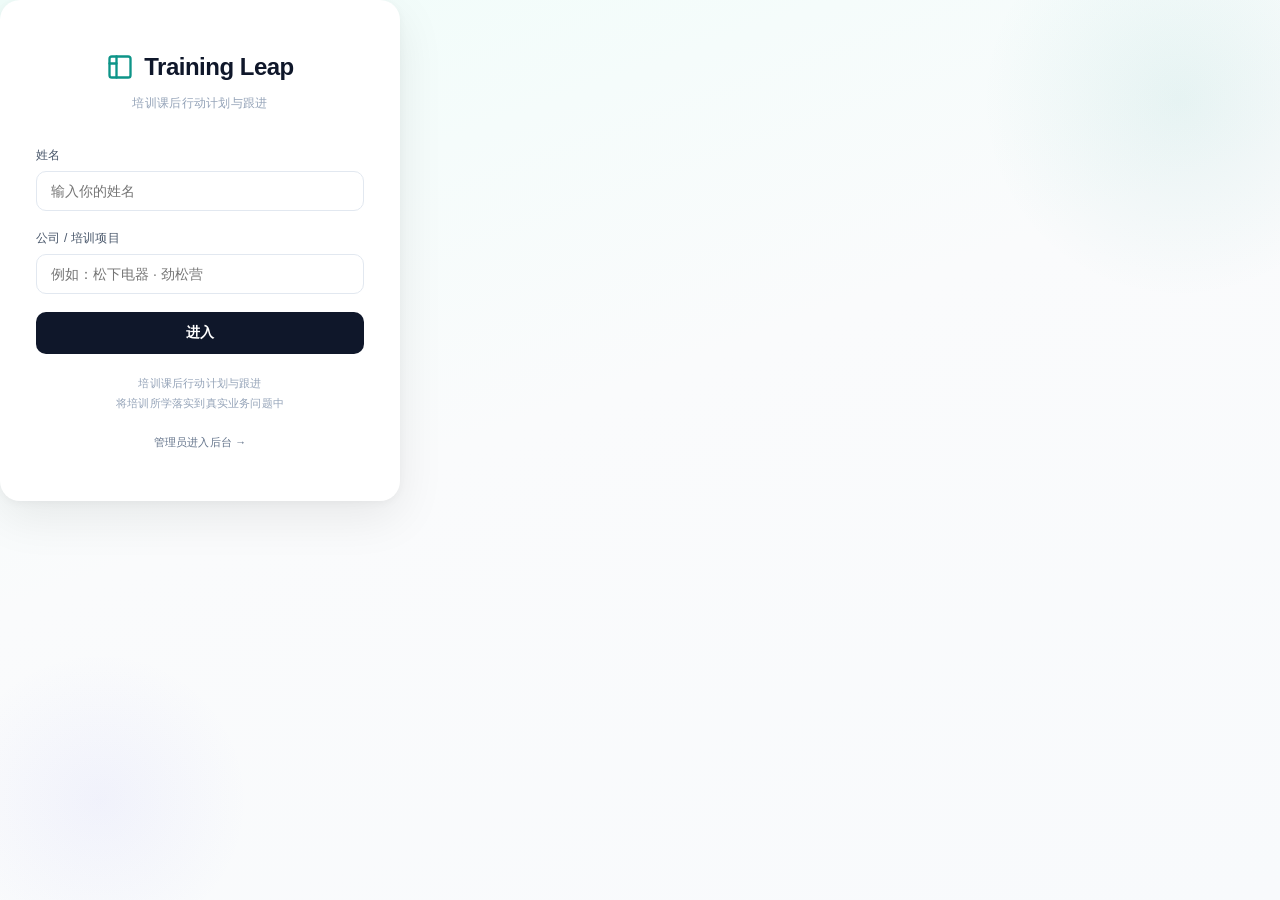
==== commit 6d8f6db8: "refactor: merge student login into index.html, remove separate student page - index.html is now the " ====
--- a/index.html
+++ b/index.html
@@ -2,119 +2,459 @@
 <html lang="zh-CN">
 <head>
 <meta charset="UTF-8">
-<meta name="viewport" content="width=device-width,initial-scale=1">
+<meta name="viewport" content="width=device-width, initial-scale=1">
 <title>Training Leap - 培训课后行动计划与跟进</title>
 <style>
+*{margin:0;padding:0;box-sizing:border-box}
 :root{
-  --ink:#0f172a;
-  --sub:#334155;
-  --muted:#64748b;
-  --light:#94a3b8;
-  --border:#e2e8f0;
-  --card:#ffffff;
-  --bg:#f8fafc;
-  --accent:#0d9488;
-  --accent-light:#14b8a6;
-  --accent-bg:#e0f7f4;
-  --amber:#d97706;
-  --amber-bg:#fef3c7;
+  --ink:#0f172a;--muted:#64748b;--light:#94a3b8;
+  --bg:#f8fafc;--card:#fff;--border:#e2e8f0;
+  --accent:#0d9488;--accent-light:#14b8a6;--accent-bg:#f0fdfa;--accent-border:#99f6e4;
+  --amber:#f59e0b;--amber-bg:#fffbeb;--rose:#e11d48;--rose-bg:#fff1f2;
+  --indigo:#6366f1;--indigo-bg:#eef2ff;
 }
-*{margin:0;padding:0;box-sizing:border-box}
-body{font-family:-apple-system,BlinkMacSystemFont,"Segoe UI",Roboto,sans-serif;background:var(--bg);color:var(--ink);line-height:1.6;min-height:100vh}
-
-/* Hero */
-.hero{min-height:100vh;display:flex;flex-direction:column;align-items:center;justify-content:center;padding:60px 24px;text-align:center;position:relative;overflow:hidden}
-.hero::before{content:"";position:absolute;top:-200px;left:-200px;width:500px;height:500px;border-radius:50%;background:radial-gradient(circle,rgba(13,148,136,.08) 0%,transparent 70%)}
-.hero::after{content:"";position:absolute;bottom:-150px;right:-100px;width:400px;height:400px;border-radius:50%;background:radial-gradient(circle,rgba(217,119,6,.06) 0%,transparent 70%)}
-
-.logo-wrap{display:flex;align-items:center;justify-content:center;gap:12px;margin-bottom:16px}
-.logo-icon{width:48px;height:48px;border-radius:12px;background:linear-gradient(135deg,var(--accent),var(--accent-light));display:flex;align-items:center;justify-content:center}
-.logo-icon svg{width:26px;height:26px;stroke:#fff;fill:none;stroke-width:1.5;stroke-linecap:round;stroke-linejoin:round}
-.brand{font-size:28px;font-weight:800;color:var(--ink);letter-spacing:-.5px}
-.tagline{font-size:15px;color:var(--muted);margin-bottom:40px;letter-spacing:.3px}
-
-.desc{text-align:left;max-width:580px;margin:0 auto 44px;font-size:15px;color:var(--sub);line-height:1.8}
-.desc p{margin-bottom:10px}
-
-/* Entry cards */
-.entries{display:flex;gap:20px;max-width:580px;width:100%;margin:0 auto;flex-direction:row}
-.entry-card{flex:1;background:var(--card);border:1px solid var(--border);border-radius:16px;padding:32px 24px;cursor:pointer;text-decoration:none;transition:all .25s ease;position:relative;overflow:hidden;display:flex;flex-direction:column;align-items:center;text-align:center}
-.entry-card:hover{transform:translateY(-4px);box-shadow:0 12px 40px rgba(15,23,42,.1);border-color:transparent}
-.entry-card .entry-bar{position:absolute;top:0;left:0;right:0;height:4px}
-.entry-card.student .entry-bar{background:linear-gradient(90deg,var(--accent),#6ee7b7)}
-.entry-card.admin .entry-bar{background:linear-gradient(90deg,var(--amber),#fbbf24)}
-
-.entry-icon{width:52px;height:52px;border-radius:14px;display:flex;align-items:center;justify-content:center;margin-bottom:18px}
-.entry-card.student .entry-icon{background:var(--accent-bg)}
-.entry-card.admin .entry-icon{background:var(--amber-bg)}
-.entry-icon svg{width:26px;height:26px;stroke-width:1.5;stroke-linecap:round;stroke-linejoin:round;fill:none}
-.student .entry-icon svg{stroke:var(--accent)}
-.admin .entry-icon svg{stroke:var(--amber)}
-
-.entry-title{font-size:17px;font-weight:700;color:var(--ink);margin-bottom:6px}
-.entry-desc{font-size:13px;color:var(--muted);line-height:1.5}
-.entry-arrow{margin-top:18px;font-size:20px;color:var(--light);transition:all .2s}
-.entry-card:hover .entry-arrow{color:var(--accent);transform:translateX(4px)}
-
-/* Footer info */
-.footer-info{position:absolute;bottom:24px;left:50%;transform:translateX(-50%);text-align:center}
-.footer-info span{font-size:11px;color:var(--light);letter-spacing:.5px}
-
-/* Responsive */
-@media(max-width:600px){
-  .entries{flex-direction:column}
-  .hero{padding:40px 20px}
-  .brand{font-size:24px}
-  .desc{font-size:14px}
+body{font-family:-apple-system,"PingFang SC","Helvetica Neue","Noto Sans SC",sans-serif;color:var(--ink);background:var(--bg);line-height:1.6;-webkit-font-smoothing:antialiased}
+.page{display:none}.page.active{display:block}
+
+/* ========= LOGIN ========= */
+.login-wrap{min-height:100vh;display:flex;align-items:center;justify-content:center;background:linear-gradient(160deg,#f0fdfa 0%,#fafbfc 45%,var(--bg) 100%);position:relative;overflow:hidden}
+.login-wrap::before{content:'';position:absolute;width:400px;height:400px;border-radius:50%;background:radial-gradient(circle,rgba(13,148,136,.08) 0%,transparent 70%);top:-100px;right:-100px}
+.login-wrap::after{content:'';position:absolute;width:300px;height:300px;border-radius:50%;background:radial-gradient(circle,rgba(99,102,241,.06) 0%,transparent 70%);bottom:-50px;left:-50px}
+.login-card{width:400px;background:var(--card);border-radius:20px;box-shadow:0 2px 8px rgba(0,0,0,.04),0 16px 48px rgba(0,0,0,.08);padding:48px 36px;position:relative;z-index:1;transition:box-shadow .3s}
+.login-card:hover{box-shadow:0 2px 8px rgba(0,0,0,.04),0 20px 56px rgba(0,0,0,.12)}
+.login-brand{display:flex;align-items:center;gap:10px;justify-content:center;margin-bottom:8px}
+.login-brand svg{width:28px;height:28px;color:var(--accent)}
+.login-brand-name{font-size:24px;font-weight:700;color:var(--ink);letter-spacing:-.5px}
+.login-sub{text-align:center;font-size:12px;color:var(--light);margin-bottom:32px;letter-spacing:.3px}
+.field{margin-bottom:18px}
+.field label{display:block;font-size:12px;font-weight:500;color:#475569;margin-bottom:6px;letter-spacing:.2px}
+.field input{width:100%;padding:11px 14px;border:1.5px solid var(--border);border-radius:10px;font-size:14px;color:var(--ink);background:var(--card);transition:all .2s;font-family:inherit}
+.field input:focus{outline:none;border-color:var(--accent);box-shadow:0 0 0 3px rgba(13,148,136,.08);background:#fff;transform:translateY(-1px)}
+.btn-primary{width:100%;padding:12px;background:var(--ink);color:#fff;border:none;border-radius:10px;font-size:14px;font-weight:600;cursor:pointer;transition:all .2s;letter-spacing:.3px}
+.btn-primary:hover{background:#1e293b;transform:translateY(-1px);box-shadow:0 4px 12px rgba(15,23,42,.2)}
+.btn-primary:active{transform:translateY(0)}
+.login-note{text-align:center;margin-top:20px;font-size:11px;color:var(--light);line-height:1.8;letter-spacing:.2px}
+.login-note a{color:var(--muted);text-decoration:none;transition:color .15s}
+.login-note a:hover{color:var(--accent)}
+
+/* ========= TOPBAR ========= */
+.topbar{height:56px;background:rgba(255,255,255,.92);backdrop-filter:blur(12px);-webkit-backdrop-filter:blur(12px);border-bottom:1px solid var(--border);display:flex;align-items:center;padding:0 28px;position:sticky;top:0;z-index:20}
+.topbar-brand{display:flex;align-items:center;gap:8px;cursor:pointer;transition:opacity .15s}
+.topbar-brand:hover{opacity:.8}
+.topbar-brand svg{width:20px;height:20px;color:var(--accent)}
+.topbar-brand span{font-size:15px;font-weight:700;color:var(--ink);letter-spacing:-.3px}
+.topbar-sep{color:var(--border);margin:0 14px;font-size:18px}
+.topbar-meta{font-size:13px;color:var(--light);flex:1}
+
+/* ========= CONFIG BANNER ========= */
+.config-banner{background:linear-gradient(135deg,var(--accent-bg) 0%,#e0f7f4 100%);border:1px solid var(--accent-border);border-radius:12px;padding:14px 20px;margin:0 32px 28px;display:flex;align-items:flex-start;gap:12px;animation:slideDown .3s ease}
+.config-banner svg{flex-shrink:0;width:16px;height:16px;color:var(--accent);margin-top:2px}
+.config-banner p{font-size:13px;color:#134e4a;line-height:1.6}
+.config-banner .cb-close{background:none;border:none;color:var(--light);cursor:pointer;font-size:18px;flex-shrink:0;padding:0 4px;line-height:1;transition:color .15s}
+.config-banner .cb-close:hover{color:var(--ink)}
+
+/* ========= DASHBOARD ========= */
+.dash{max-width:1080px;margin:0 auto;padding:36px 32px 100px}
+.dash-head{display:flex;align-items:flex-end;justify-content:space-between;margin-bottom:28px}
+.dash-head h1{font-size:26px;font-weight:700;color:var(--ink);letter-spacing:-.5px}
+.dash-head p{font-size:14px;color:var(--light);margin-top:4px}
+.btn-new{padding:9px 18px;background:var(--ink);color:#fff;border:none;border-radius:10px;font-size:13px;font-weight:600;cursor:pointer;transition:all .2s;letter-spacing:.2px}
+.btn-new:hover{background:#1e293b;transform:translateY(-1px);box-shadow:0 4px 12px rgba(15,23,42,.15)}
+
+/* Stats */
+.stats{display:flex;gap:16px;margin-bottom:32px}
+.stat-card{flex:1;background:var(--card);border:1px solid var(--border);border-radius:14px;padding:20px 22px;display:flex;align-items:center;gap:16px;transition:all .2s;position:relative;overflow:hidden}
+.stat-card::before{content:'';position:absolute;top:0;left:0;right:0;height:3px;border-radius:14px 14px 0 0}
+.stat-card:nth-child(1)::before{background:linear-gradient(90deg,var(--accent),var(--accent-light))}
+.stat-card:nth-child(2)::before{background:linear-gradient(90deg,var(--amber),#fbbf24)}
+.stat-card:nth-child(3)::before{background:linear-gradient(90deg,var(--indigo),#818cf8)}
+.stat-card:hover{transform:translateY(-2px);box-shadow:0 8px 24px rgba(0,0,0,.06)}
+.stat-icon{width:44px;height:44px;border-radius:12px;display:flex;align-items:center;justify-content:center;transition:transform .2s}
+.stat-card:nth-child(1) .stat-icon{background:var(--accent-bg)}
+.stat-card:nth-child(2) .stat-icon{background:var(--amber-bg)}
+.stat-card:nth-child(3) .stat-icon{background:var(--indigo-bg)}
+.stat-icon svg{width:20px;height:20px}
+.stat-card:nth-child(1) .stat-icon svg{color:var(--accent)}
+.stat-card:nth-child(2) .stat-icon svg{color:var(--amber)}
+.stat-card:nth-child(3) .stat-icon svg{color:var(--indigo)}
+.stat-num{font-size:22px;font-weight:700;color:var(--ink);letter-spacing:-.5px}
+.stat-label{font-size:12px;color:var(--light);letter-spacing:.3px}
+
+/* Action cards grid */
+.card-grid{display:grid;grid-template-columns:repeat(auto-fill,minmax(320px,1fr));gap:16px}
+.acard{background:var(--card);border:1px solid var(--border);border-radius:14px;padding:24px;cursor:pointer;transition:all .25s;position:relative;overflow:hidden}
+.acard::before{content:'';position:absolute;top:0;left:0;right:0;height:3px;background:linear-gradient(90deg,var(--accent),var(--accent-light));transform:scaleX(0);transform-origin:left;transition:transform .25s}
+.acard:hover::before{transform:scaleX(1)}
+.acard:hover{border-color:#cbd5e1;box-shadow:0 8px 28px rgba(0,0,0,.06);transform:translateY(-2px)}
+.tag{display:inline-block;padding:4px 10px;border-radius:20px;font-size:11px;font-weight:600;letter-spacing:.3px}
+.tag-d{background:#f1f5f9;color:#64748b}
+.tag-a{background:#dbeafe;color:#2563eb}
+.tag-x{background:#d1fae5;color:#059669}
+.acard h3{font-size:15px;font-weight:600;color:var(--ink);line-height:1.5;margin:12px 0 8px;letter-spacing:-.2px}
+.acard .meta{font-size:12px;color:var(--light);line-height:1.5}
+.acard .foot{display:flex;align-items:center;justify-content:space-between;margin-top:18px;padding-top:14px;border-top:1px solid #f1f5f9}
+.dots{display:flex;gap:5px}
+.dot{width:7px;height:7px;border-radius:50%;background:#e2e8f0;transition:background .2s}
+.dot.ok{background:var(--accent)}
+
+/* Empty state */
+.empty{text-align:center;padding:80px 20px;color:var(--light)}
+.empty-icon{width:64px;height:64px;margin:0 auto 20px;border-radius:16px;background:var(--accent-bg);display:flex;align-items:center;justify-content:center}
+.empty-icon svg{width:28px;height:28px;color:var(--accent)}
+.empty h3{font-size:16px;font-weight:600;color:#475569;margin-bottom:8px}
+.empty p{font-size:13px;margin-bottom:20px;line-height:1.6}
+
+/* ========= CANVAS ========= */
+.canvas-bg{background:var(--bg);min-height:100vh}
+.canvas-body{max-width:760px;margin:0 auto;padding:36px 28px 140px}
+
+/* Canvas header card */
+.chdr{background:var(--card);border:1px solid var(--border);border-radius:16px;padding:28px 32px;margin-bottom:24px;position:relative;box-shadow:0 2px 8px rgba(0,0,0,.03)}
+.chdr .clabel{font-size:11px;font-weight:600;color:var(--accent);letter-spacing:.8px;text-transform:uppercase;margin-bottom:4px}
+.chdr input.ctitle{font-size:22px;font-weight:700;color:var(--ink);line-height:1.4;border:none;background:transparent;width:85%;padding:0;outline:none;display:block;letter-spacing:-.3px;font-family:inherit}
+.chdr input.ctitle::placeholder{color:var(--light)}
+.chdr .times{display:flex;gap:24px;margin-top:16px;font-size:12px;color:var(--light);letter-spacing:.2px}
+
+/* Status badge */
+.status-badge{position:absolute;top:28px;right:32px;padding:5px 12px;border-radius:20px;font-size:11px;font-weight:600;letter-spacing:.3px}
+.status-badge.open{background:var(--accent-bg);color:var(--accent);border:1px solid var(--accent-border)}
+.status-badge.done{background:#d1fae5;color:#059669;border:1px solid #6ee7b7}
+
+/* Progress */
+.pwrap{margin-bottom:28px}
+.plbl{font-size:12px;color:var(--light);margin-bottom:8px;display:flex;justify-content:space-between;letter-spacing:.3px}
+.ptrk{height:4px;background:#e2e8f0;border-radius:4px;overflow:hidden}
+.pfil{height:100%;background:linear-gradient(90deg,var(--accent),var(--accent-light));border-radius:4px;width:0%;transition:width .5s cubic-bezier(.16,1,.3,1)}
+
+/* ========= STEPS ========= */
+.step{background:var(--card);border:1px solid var(--border);border-radius:14px;margin-bottom:14px;overflow:hidden;transition:all .25s;box-shadow:0 1px 3px rgba(0,0,0,.02)}
+.step:hover{box-shadow:0 4px 16px rgba(0,0,0,.04)}
+.step.open{box-shadow:0 4px 20px rgba(0,0,0,.05);border-color:#cbd5e1}
+
+.step-hdr{display:flex;align-items:center;gap:16px;padding:18px 22px;cursor:pointer;user-select:none;transition:background .15s}
+.step-hdr:hover{background:#fafbfc}
+
+.step-n{width:32px;height:32px;border-radius:10px;background:linear-gradient(135deg,#e2e8f0,#f1f5f9);color:var(--muted);display:flex;align-items:center;justify-content:center;font-size:13px;font-weight:700;flex-shrink:0;transition:all .3s;position:relative}
+.step-n.ok{background:linear-gradient(135deg,var(--accent),var(--accent-light));color:#fff;box-shadow:0 2px 8px rgba(13,148,136,.3)}
+.step.open .step-n:not(.ok){background:linear-gradient(135deg,var(--ink),#334155);color:#fff}
+
+.step-info{flex:1}
+.step-info h4{font-size:14px;font-weight:600;color:var(--ink);margin-bottom:3px;letter-spacing:-.1px}
+.step-info p{font-size:12px;color:var(--light);line-height:1.4}
+.step-arr{margin-left:auto;color:var(--light);font-size:14px;transition:transform .3s cubic-bezier(.16,1,.3,1)}
+.step.open .step-arr{transform:rotate(180deg)}
+
+.step-bdy{max-height:0;overflow:hidden;transition:max-height .35s cubic-bezier(.16,1,.3,1),padding .35s cubic-bezier(.16,1,.3,1);padding:0 22px}
+.step.open .step-bdy{max-height:2000px;padding:0 22px 22px}
+.step-bdy-inner{transform:translateY(-8px);opacity:0;transition:transform .3s cubic-bezier(.16,1,.3,1),opacity .3s;transition-delay:.05s}
+.step.open .step-bdy-inner{transform:translateY(0);opacity:1}
+
+.hint{background:var(--accent-bg);border:1px solid #bfef9;border-radius:10px;padding:14px 16px;margin-bottom:14px}
+.hint .htitle{font-size:11px;font-weight:700;color:var(--accent);text-transform:uppercase;letter-spacing:.6px;margin-bottom:6px}
+.hint ul{font-size:12px;color:#475569;line-height:1.7;padding-left:16px}
+
+/* Form elements */
+.flbl{font-size:13px;font-weight:600;color:#475569;margin-bottom:8px;letter-spacing:.1px}
+textarea.fta{width:100%;border:1.5px solid var(--border);border-radius:10px;padding:12px 14px;font-size:14px;line-height:1.7;color:var(--ink);resize:vertical;min-height:80px;background:var(--card);font-family:inherit;transition:all .2s}
+textarea.fta:focus{outline:none;border-color:var(--accent);box-shadow:0 0 0 3px rgba(13,148,136,.08);background:#fff}
+input.fti{width:100%;border:1.5px solid var(--border);border-radius:10px;padding:10px 14px;font-size:14px;color:var(--ink);background:var(--card);font-family:inherit;transition:all .2s}
+input.fti:focus{outline:none;border-color:var(--accent);box-shadow:0 0 0 3px rgba(13,148,136,.08);background:#fff}
+.row{display:flex;gap:10px;margin-bottom:10px;align-items:flex-start}
+.btnAdd{font-size:13px;color:var(--accent);background:none;border:1.5px dashed #a7f3d0;border-radius:10px;padding:9px 14px;cursor:pointer;width:100%;transition:all .2s;font-weight:500}
+.btnAdd:hover{background:var(--accent-bg);border-color:var(--accent)}
+.btnDel{background:none;border:none;color:var(--light);font-size:18px;cursor:pointer;padding:6px 2px;flex-shrink:0;line-height:1;transition:color .15s}
+.btnDel:hover{color:var(--rose)}
+table.mt{width:100%;border-collapse:collapse}
+table.mt th{font-size:11px;font-weight:600;color:var(--light);text-align:left;padding:8px 10px;border-bottom:1px solid var(--border);letter-spacing:.3px}
+table.mt td{padding:6px 10px}
+
+/* ========= FOOTER BAR ========= */
+.fbar{position:fixed;bottom:0;left:0;right:0;background:rgba(255,255,255,.92);backdrop-filter:blur(12px);-webkit-backdrop-filter:blur(12px);border-top:1px solid var(--border);padding:12px 28px;display:flex;align-items:center;justify-content:space-between;z-index:10}
+.toast-msg{font-size:13px;color:var(--accent);opacity:0;transition:opacity .3s;font-weight:500}
+.toast-msg.show{opacity:1}
+.fbtns{display:flex;gap:10px}
+.btn-secondary{padding:9px 16px;background:var(--card);color:#475569;border:1px solid var(--border);border-radius:10px;font-size:13px;cursor:pointer;transition:all .2s;font-weight:500;font-family:inherit}
+.btn-secondary:hover{border-color:#cbd5e1;background:#fafbfc;transform:translateY(-1px)}
+.btn-primary-sm{padding:9px 20px;background:var(--ink);color:#fff;border:none;border-radius:10px;font-size:13px;font-weight:600;cursor:pointer;transition:all .2s;font-family:inherit;letter-spacing:.2px}
+.btn-primary-sm:hover{background:#1e293b;transform:translateY(-1px);box-shadow:0 4px 12px rgba(15,23,42,.15)}
+
+/* ========= METHOD TAGS ========= */
+.method-tags{display:flex;flex-wrap:wrap;gap:8px;margin-bottom:14px}
+.mtag{padding:6px 14px;border-radius:20px;font-size:12px;font-weight:600;cursor:pointer;border:1.5px solid var(--border);background:var(--card);color:#475569;transition:all .2s;user-select:none;letter-spacing:.2px}
+.mtag:hover{border-color:var(--accent);color:var(--accent);transform:translateY(-1px)}
+.mtag.sel{background:linear-gradient(135deg,var(--accent),var(--accent-light));color:#fff;border-color:transparent;box-shadow:0 2px 8px rgba(13,148,136,.25)}
+#no-methods-hint{font-size:12px;color:var(--light);margin-top:8px;display:none}
+
+/* Per-method strategy card */
+.method-note{background:var(--card);border:1.5px solid var(--accent-border);border-radius:12px;margin-bottom:12px;overflow:hidden;transition:all .2s;animation:cardIn .25s ease}
+.method-note-hd{display:flex;align-items:center;gap:10px;padding:10px 16px;background:linear-gradient(135deg,var(--accent-bg) 0%,#e0f7f4 100%)}
+.method-note-badge{padding:4px 12px;border-radius:20px;background:linear-gradient(135deg,var(--accent),var(--accent-light));color:#fff;font-size:11px;font-weight:700;letter-spacing:.3px;flex-shrink:0}
+.method-note-bd{padding:12px 16px}
+.method-note-bd .flbl{font-size:12px;margin-bottom:6px;color:var(--muted)}
+.method-note-bd textarea{min-height:56px;font-size:13px}
+@keyframes cardIn{from{opacity:0;transform:translateY(8px)}to{opacity:1;transform:translateY(0)}}
+
+/* ========= CONTEXT PANEL ========= */
+.ctx-panel{background:linear-gradient(135deg,var(--accent-bg) 0%,#e0f7f4 100%);border:1px solid var(--accent-border);border-radius:14px;margin-bottom:24px;overflow:hidden;transition:all .25s}
+.ctx-panel:hover{box-shadow:0 4px 16px rgba(13,148,136,.1)}
+.ctx-toggle{display:flex;align-items:center;gap:8px;padding:14px 20px;cursor:pointer;font-size:12px;font-weight:700;color:var(--accent);user-select:none;letter-spacing:.3px}
+.ctx-toggle:hover{background:rgba(255,255,255,.5)}
+.ctx-arr{transition:transform .3s cubic-bezier(.16,1,.3,1)}
+.ctx-arr.open{transform:rotate(90deg)}
+.ctx-body{display:none;padding:0 20px 18px}
+.ctx-body.open{display:block}
+.ctx-grid{display:grid;grid-template-columns:1fr 1fr 1fr;gap:14px;margin-bottom:14px}
+.ctx-block{background:rgba(255,255,255,.85);border:1px solid #bfef9;padding:16px;border-radius:12px;transition:all .2s}
+.ctx-block:hover{background:#fff;box-shadow:0 2px 8px rgba(0,0,0,.04)}
+.ctx-label{font-size:11px;font-weight:700;color:var(--accent);text-transform:uppercase;letter-spacing:.6px;margin-bottom:10px}
+.ctx-text{font-size:12px;color:#134e4a;line-height:1.6;margin-bottom:6px}
+.ctx-text:last-child{margin-bottom:0}
+.ctx-hint{font-size:11px;color:#0f766e;line-height:1.5;padding:10px 14px;background:rgba(255,255,255,.6);border-radius:8px}
+
+/* ========= PRINT ========= */
+@media print{
+  body{background:#fff}
+  .topbar,.fbar,.step-hdr,.config-banner,.plbl{display:none !important}
+  .page{display:block !important}.canvas-bg{background:#fff !important}
+  .canvas-body{padding:20px !important;max-width:100% !important}
+  .step{break-inside:avoid;margin-bottom:16px !important;border:1px solid #ddd !important}
+  .step-bdy{display:block !important;max-height:none !important;padding:0 22px 22px !important}
+  .step-n{background:#f0f0f0 !important;color:#333 !important}
+  .step-n.ok{background:#666 !important}
+  .chdr{border:2px solid #333 !important;padding:20px !important;box-shadow:none !important}
+  .hint{display:none}
+  textarea.fta,input.fti{border:1px solid #ddd !important;background:#fff !important;resize:none}
+  .mtag.sel{background:#333 !important;color:#fff !important}
+  .ctx-panel{background:#f9f9f9 !important}
+}
+
+@keyframes slideDown{
+  from{opacity:0;transform:translateY(-8px)}
+  to{opacity:1;transform:translateY(0)}
+}
+
+@media(max-width:860px){
+.ctx-grid{grid-template-columns:1fr}
+}
+
+@media(max-width:640px){
+.dash{padding:20px 16px 80px}.stats{flex-direction:column}.card-grid{grid-template-columns:1fr}.canvas-body{padding:20px 16px 120px}
+.config-banner{margin:16px 16px 20px;padding:12px 14px}
+.chdr input.ctitle{width:100%}
+.status-badge{position:static;display:inline-block;margin-top:10px}
+.login-card{width:90%;max-width:400px;padding:36px 24px}
 }
 </style>
 </head>
 <body>
 
-<div class="hero">
-
-  <div class="logo-wrap">
-    <div class="logo-icon">
-      <svg viewBox="0 0 24 24"><path d="M13 2L3 14h9l-1 8 10-12h-9l1-8z"/></svg>
+<!-- PAGE 1: LOGIN -->
+<div id="p-login" class="page active login-wrap">
+<div class="login-card">
+  <div class="login-brand">
+    <svg viewBox="0 0 24 24" fill="none" stroke="currentColor" stroke-width="2" stroke-linecap="round" stroke-linejoin="round"><rect x="3" y="3" width="18" height="18" rx="2"/><path d="M9 3v18"/><path d="M3 9h6"/></svg>
+    <span class="login-brand-name">Training Leap</span>
+  </div>
+  <div class="login-sub">培训课后行动计划与跟进</div>
+  <div class="field"><label>姓名</label><input id="i-name" placeholder="输入你的姓名"></div>
+  <div class="field"><label>公司 / 培训项目</label><input id="i-comp" placeholder="例如：松下电器 · 劲松营"></div>
+  <button id="b-login" class="btn-primary">进入</button>
+  <div class="login-note">
+    培训课后行动计划与跟进<br>
+    将培训所学落实到真实业务问题中<br><br>
+    <a href="admin.html">管理员进入后台 &rarr;</a>
+  </div>
+</div>
+</div>
+
+<!-- PAGE 2: DASHBOARD -->
+<div id="p-dash" class="page">
+<div class="topbar">
+  <div class="topbar-brand" id="b-logo">
+    <svg viewBox="0 0 24 24" fill="none" stroke="currentColor" stroke-width="2" stroke-linecap="round" stroke-linejoin="round"><rect x="3" y="3" width="18" height="18" rx="2"/><path d="M9 3v18"/><path d="M3 9h6"/></svg>
+    <span>Training Leap</span>
+  </div>
+  <span class="topbar-sep">/</span>
+  <span class="topbar-meta" id="d-meta"></span>
+</div>
+<div class="dash">
+<div class="dash-head">
+  <div><h1>我的行动计划</h1><p id="d-sub"></p></div>
+  <button id="b-new" class="btn-new">+ 新建计划</button>
+</div>
+
+<!-- Config context banner -->
+<div class="config-banner" id="config-banner" style="display:none">
+  <svg viewBox="0 0 24 24" fill="none" stroke="currentColor" stroke-width="2" stroke-linecap="round"><circle cx="12" cy="12" r="10"/><line x1="12" y1="16" x2="12" y2="12"/><line x1="12" y1="8" x2="12.01" y2="8"/></svg>
+  <p id="config-banner-text"></p>
+  <button class="cb-close" onclick="this.parentElement.style.display='none'">&times;</button>
+</div>
+
+<div class="stats">
+  <div class="stat-card"><div class="stat-icon"><svg viewBox="0 0 24 24" fill="none" stroke="currentColor" stroke-width="2"><path d="M14 2H6a2 2 0 00-2 2v16a2 2 0 002 2h12a2 2 0 002-2V8z"/><polyline points="14 2 14 8 20 8"/></svg></div><div><div class="stat-num" id="st-tot">0</div><div class="stat-label">全部计划</div></div></div>
+  <div class="stat-card"><div class="stat-icon"><svg viewBox="0 0 24 24" fill="none" stroke="currentColor" stroke-width="2"><polyline points="22 12 18 12 15 21 9 3 6 12 2 12"/></svg></div><div><div class="stat-num" id="st-act">0</div><div class="stat-label">进行中</div></div></div>
+  <div class="stat-card"><div class="stat-icon"><svg viewBox="0 0 24 24" fill="none" stroke="currentColor" stroke-width="2"><polyline points="20 6 9 17 4 12"/><line x1="20" y1="6" x2="9" y2="17"/></svg></div><div><div class="stat-num" id="st-done">0</div><div class="stat-label">已完成</div></div></div>
+</div>
+<div id="c-grid" class="card-grid"></div>
+<div id="d-empty" class="empty" style="display:none">
+  <div class="empty-icon"><svg viewBox="0 0 24 24" fill="none" stroke="currentColor" stroke-width="2" stroke-linecap="round"><line x1="12" y1="5" x2="12" y2="19"/><line x1="5" y1="12" x2="19" y2="12"/></svg></div>
+  <h3 style="font-size:15px;font-weight:600;color:#475569;margin-bottom:6px">还没有行动计划</h3>
+  <p style="font-size:13px;margin-bottom:18px;color:var(--light)">创建一个计划，把培训所学落实到真实业务问题中</p>
+  <button id="b-new-empty" class="btn-new">创建第一个行动计划</button>
+</div>
+</div>
+</div>
+
+<!-- PAGE 3: CANVAS -->
+<div id="p-canvas" class="page canvas-bg">
+<div class="topbar">
+  <button id="b-back" style="padding:6px 12px;font-size:13px;border:none;background:none;cursor:pointer;color:#475569;display:flex;align-items:center;gap:4px;font-family:inherit;letter-spacing:.2px">
+    <svg width="14" height="14" viewBox="0 0 24 24" fill="none" stroke="currentColor" stroke-width="2"><polyline points="15 18 9 12 15 6"/></svg>返回</button>
+  <span class="topbar-sep">|</span>
+  <span class="topbar-meta" id="c-meta"></span>
+</div>
+<div class="canvas-body">
+
+<div class="chdr">
+  <div id="c-status" class="status-badge"></div>
+  <div class="clabel">课程</div><input class="fti" id="c-course-display" readonly style="font-size:12px;padding:6px 10px;margin-bottom:8px;background:#f8fafc;cursor:default;border-color:#f0f0f0">
+  <input class="ctitle" id="c-title" placeholder="为这个行动计划起一个标题...">
+  <div class="times">创建：<span id="c-created"></span> &nbsp; 最近更新：<span id="c-updated"></span></div>
+</div>
+
+<!-- Training Context Panel (injected from admin config) -->
+<div id="ctx-panel" class="ctx-panel" style="display:none">
+  <div class="ctx-toggle" id="ctx-toggle" onclick="toggleCtx()">
+    <svg width="14" height="14" viewBox="0 0 24 24" fill="none" stroke="currentColor" stroke-width="2" stroke-linecap="round"><circle cx="12" cy="12" r="10"/><line x1="12" y1="16" x2="12" y2="12"/><line x1="12" y1="8" x2="12.01" y2="8"/></svg>
+    <span id="ctx-toggle-text">查看培训背景</span>
+    <svg id="ctx-arr" width="12" height="12" viewBox="0 0 24 24" fill="none" stroke="currentColor" stroke-width="2"><polyline points="6 9 12 15 18 9"/></svg>
+  </div>
+  <div class="ctx-body" id="ctx-body">
+    <div class="ctx-grid">
+      <div class="ctx-block" id="ctx-audience">
+        <div class="ctx-label">目标受众</div>
+        <div class="ctx-text" id="ctx-aud-level"></div>
+        <div class="ctx-text" id="ctx-aud-challenge"></div>
+      </div>
+      <div class="ctx-block" id="ctx-purpose">
+        <div class="ctx-label">培训目的</div>
+        <div class="ctx-text" id="ctx-pur-why"></div>
+        <div class="ctx-text" id="ctx-pur-do"></div>
+      </div>
+      <div class="ctx-block" id="ctx-measure">
+        <div class="ctx-label">衡量成功</div>
+        <div class="ctx-text" id="ctx-pur-measure"></div>
+        <div class="ctx-text" id="ctx-pur-change"></div>
+      </div>
     </div>
-    <div class="brand">Training Leap</div>
+    <div class="ctx-hint">以上信息由培训组织者配置，帮助你把行动计划对准真实的业务目标。</div>
   </div>
-
-  <div class="tagline">培训课后行动计划与跟进</div>
-
-  <div class="desc">
-    <p>将培训所学转化为可执行、可追踪的行动计划。</p>
-    <p>学员端：创建你的课后行动计划，导出交付物。</p>
-    <p>后台管理：配置培训项目，追踪学员进度。</p>
-  </div>
-
-  <div class="entries">
-    <a href="student.html" class="entry-card student">
-      <div class="entry-bar"></div>
-      <div class="entry-icon">
-        <svg viewBox="0 0 24 24"><path d="M20 21v-2a4 4 0 00-4-4H8a4 4 0 00-4 4v2"/><circle cx="12" cy="7" r="4"/></svg>
-      </div>
-      <div class="entry-title">学员端</div>
-      <div class="entry-desc">登录后创建和管理<br>你的行动计划</div>
-      <div class="entry-arrow">&rarr;</div>
-    </a>
-
-    <a href="admin.html" class="entry-card admin">
-      <div class="entry-bar"></div>
-      <div class="entry-icon">
-        <svg viewBox="0 0 24 24"><rect x="3" y="3" width="7" height="7" rx="1"/><rect x="14" y="3" width="7" height="7" rx="1"/><rect x="3" y="14" width="7" height="7" rx="1"/><rect x="14" y="14" width="7" height="7" rx="1"/></svg>
-      </div>
-      <div class="entry-title">后台管理</div>
-      <div class="entry-desc">配置培训项目<br>查看学员进度</div>
-      <div class="entry-arrow">&rarr;</div>
-    </a>
-  </div>
-
-  <div class="footer-info">
-    <span>TRAINING LEAP &copy; 2026</span>
-  </div>
-
-</div>
-
+</div>
+
+<div class="pwrap">
+  <div class="plbl"><span id="pg-txt">0 / 5 步骤完成</span><span id="pg-pct">0%</span></div>
+  <div class="ptrk"><div class="pfil" id="pg-fill"></div></div>
+</div>
+
+<!-- S1 -->
+<div class="step" id="s1">
+<div class="step-hdr"><div class="step-n">1</div><div class="step-info"><h4>识别真实业务问题</h4><p>找出一个复杂且长期未解决的真实业务问题</p></div><span class="step-arr">&#9660;</span></div>
+<div class="step-bdy">
+<div class="step-bdy-inner">
+<div class="hint"><div class="htitle">提示</div><ul><li>问题应至少涉及两个以上部门之间的不同判断或利益冲突</li><li>问题已存在超过三个月，且没有清晰的解决路径</li><li>用一到三句话描述清楚问题的表现、涉及的部门和当前卡住的关键点</li></ul></div>
+<div class="flbl">问题陈述</div><textarea class="fta" id="v1" placeholder="例如：某产品线在华东市场销量连续三季度下滑，市场部认为需加大广告投入，而销售团队认为核心问题在渠道激励不足..."></textarea>
+</div>
+</div>
+</div>
+
+<!-- S2 -->
+<div class="step" id="s2">
+<div class="step-hdr"><div class="step-n">2</div><div class="step-info"><h4>链接战略与价值</h4><p>说明该问题与全局经营或市场战略的链接</p></div><span class="step-arr">&#9660;</span></div>
+<div class="step-bdy">
+<div class="step-bdy-inner">
+<div class="hint"><div class="htitle">提示</div><ul><li>指出这个问题与公司哪一个业务战略或产品策略直接相关</li><li>说明解决后会改善哪几项具体业务结果</li><li>避免使用空泛表述</li></ul></div>
+<div style="margin-bottom:14px"><div class="flbl">战略链接</div><textarea class="fta" id="v2l" placeholder="例如：该问题直接关联公司'2025年市场份额提升至行业前三'的战略目标..." style="min-height:60px"></textarea></div>
+<div><div class="flbl">解决价值</div><textarea class="fta" id="v2v" placeholder="例如：解决此分歧后可统一营销资源投放方向，预计Q3华东区销量回升15-20%..." style="min-height:60px"></textarea></div>
+</div>
+</div>
+</div>
+
+<!-- S3 -->
+<div class="step" id="s3">
+<div class="step-hdr"><div class="step-n">3</div><div class="step-info"><h4>识别协同部门</h4><p>列出必须协同的关键部门及其贡献</p></div><span class="step-arr">&#9660;</span></div>
+<div class="step-bdy">
+<div class="step-bdy-inner">
+<div class="hint"><div class="htitle">提示</div><ul><li>至少一个、最多四个必须参与的业务部门</li><li>明确每个部门需要提供的具体信息或做出的具体动作</li></ul></div>
+<div id="dept-list"></div>
+<button class="btnAdd" id="b-add-dept">+ 添加部门</button>
+</div>
+</div>
+</div>
+
+<!-- S4 -->
+<div class="step" id="s4">
+<div class="step-hdr"><div class="step-n">4</div><div class="step-info"><h4>制定策略，选择方法</h4><p>先明确你的解决思路，再选方法去落地</p></div><span class="step-arr">&#9660;</span></div>
+<div class="step-bdy">
+<div class="step-bdy-inner">
+
+<!-- Part 1: Write strategy first -->
+<div style="margin-bottom:20px">
+  <div class="flbl">解决策略</div>
+  <div style="font-size:11px;color:var(--light);margin-bottom:8px;letter-spacing:.2px">用你自己的话描述解决思路——不依赖任何方法工具，先想清楚方向和打法</div>
+  <textarea class="fta" id="v4s" placeholder="例如：通过重新定义华东区市场细分标准，将营销资源从泛曝光转向精准触达高潜力客户群体，同时建立区域联动机制..." style="min-height:80px"></textarea>
+</div>
+
+<!-- Part 2: Then select methods -->
+<div style="margin-bottom:14px">
+  <div class="flbl">选择支撑方法</div>
+  <div style="font-size:11px;color:var(--light);margin-bottom:8px;letter-spacing:.2px">从本课程方法工具中，选择能够支撑上述策略的方法（可多选）。选中的方法下方可备注具体用法。</div>
+  <div id="method-tags"></div>
+  <div id="no-methods-hint">提示：请先让培训管理员配置本课程的方法工具清单。</div>
+</div>
+
+<!-- Per-method note fields -->
+<div id="method-notes"></div>
+
+</div>
+</div>
+</div>
+
+<!-- S5 -->
+<div class="step" id="s5">
+<div class="step-hdr"><div class="step-n">5</div><div class="step-info"><h4>执行计划与衡量指标</h4><p>细化任务、计划、预期结果与衡量指标</p></div><span class="step-arr">&#9660;</span></div>
+<div class="step-bdy">
+<div class="step-bdy-inner">
+<div style="margin-bottom:18px"><div class="flbl">任务与执行计划</div><div id="task-list"></div><button class="btnAdd" id="b-add-task">+ 添加任务</button></div>
+<div style="margin-bottom:18px"><div class="flbl">预期目标与结果</div><textarea class="fta" id="v5r" placeholder="描述预期的业务层面可观察变化..."></textarea></div>
+<div style="margin-bottom:14px"><div class="flbl">衡量指标</div>
+<div style="display:grid;grid-template-columns:1fr 1fr;gap:10px;margin-bottom:14px">
+<div style="background:var(--accent-bg);border:1px solid var(--accent-border);border-radius:10px;padding:14px"><div style="font-size:11px;font-weight:700;color:var(--accent);text-transform:uppercase;letter-spacing:.6px;margin-bottom:6px">过程指标</div><div style="font-size:12px;color:var(--light);margin-bottom:8px;line-height:1.5">证明动作完成</div><textarea class="fta" id="v5mp" style="min-height:50px;font-size:13px" placeholder="例：客户偏好矩阵完成"></textarea></div>
+<div style="background:#fef3c7;border:1px solid #fde68a;border-radius:10px;padding:14px"><div style="font-size:11px;font-weight:700;color:#92400e;text-transform:uppercase;letter-spacing:.6px;margin-bottom:6px">结果指标</div><div style="font-size:12px;color:var(--light);margin-bottom:8px;line-height:1.5">业务改善的期待</div><textarea class="fta" id="v5mr" style="min-height:50px;font-size:13px" placeholder="例：销量环比增长15%"></textarea></div>
+</div>
+</div>
+<div><div class="flbl">指标追踪</div>
+<div style="background:var(--card);border:1px solid var(--border);border-radius:10px;padding:14px;overflow-x:auto">
+<table class="mt"><thead><tr><th style="width:30%">指标名称</th><th style="width:20%">目标值</th><th style="width:20%">当前值</th><th style="width:20%">更新日期</th><th style="width:10%"></th></tr></thead><tbody id="mtbody"></tbody></table>
+<button class="btnAdd" id="b-add-met" style="margin-top:10px">+ 添加追踪指标</button>
+</div>
+</div>
+</div>
+</div>
+</div>
+
+</div><!-- canvas-body -->
+
+<div class="fbar">
+<div class="toast-msg" id="toast">已保存</div>
+<div class="fbtns">
+<button class="btn-secondary" id="b-submit">生成提交码</button>
+<button class="btn-secondary" id="b-export">导出 PDF</button>
+<button class="btn-secondary" id="b-toggle">标记为进行中</button>
+<button class="btn-primary-sm" id="b-save">保存</button>
+</div>
+</div>
+</div><!-- page-canvas -->
+
+<script src="app.js"></script>
 </body>
 </html>
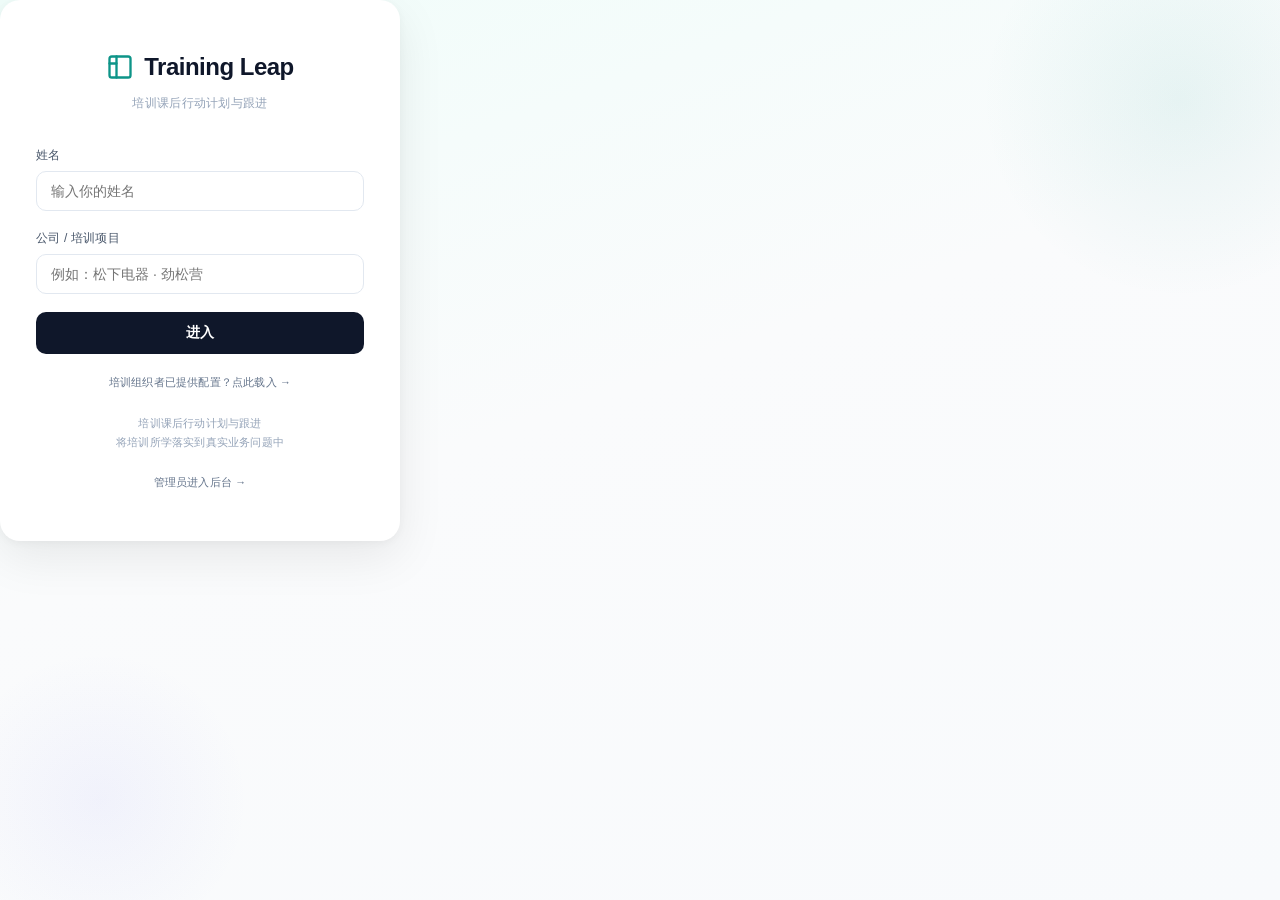
==== commit eabd05e5: "feat: scoring system + structured tool application (V1) 1. 评分系统 (甲方需求)    - 后台「项目基本信息」新增作业评分权重配置 (默认" ====
--- a/index.html
+++ b/index.html
@@ -36,6 +36,14 @@
 .login-note{text-align:center;margin-top:20px;font-size:11px;color:var(--light);line-height:1.8;letter-spacing:.2px}
 .login-note a{color:var(--muted);text-decoration:none;transition:color .15s}
 .login-note a:hover{color:var(--accent)}
+.cfg-import{margin-top:14px;text-align:center}
+.cfg-import > a{font-size:11px;color:var(--muted);text-decoration:none;letter-spacing:.2px;transition:color .15s}
+.cfg-import > a:hover{color:var(--accent)}
+#cfg-import-area{display:none;margin-top:10px;text-align:left}
+#cfg-import-area textarea{width:100%;min-height:64px;padding:10px;border:1.5px solid var(--border);border-radius:10px;font-size:12px;font-family:monospace;resize:vertical;box-sizing:border-box;font-family:inherit;color:var(--ink)}
+#cfg-import-area textarea:focus{outline:none;border-color:var(--accent)}
+#cfg-import-area button{margin-top:8px;width:100%;padding:8px;background:var(--accent);color:#fff;border:none;border-radius:9px;font-size:12px;font-weight:600;cursor:pointer;transition:background .15s}
+#cfg-import-area button:hover{background:var(--accent-light)}
 
 /* ========= TOPBAR ========= */
 .topbar{height:56px;background:rgba(255,255,255,.92);backdrop-filter:blur(12px);-webkit-backdrop-filter:blur(12px);border-bottom:1px solid var(--border);display:flex;align-items:center;padding:0 28px;position:sticky;top:0;z-index:20}
@@ -183,6 +191,24 @@
 .mtag{padding:6px 14px;border-radius:20px;font-size:12px;font-weight:600;cursor:pointer;border:1.5px solid var(--border);background:var(--card);color:#475569;transition:all .2s;user-select:none;letter-spacing:.2px}
 .mtag:hover{border-color:var(--accent);color:var(--accent);transform:translateY(-1px)}
 .mtag.sel{background:linear-gradient(135deg,var(--accent),var(--accent-light));color:#fff;border-color:transparent;box-shadow:0 2px 8px rgba(13,148,136,.25)}
+.mtag-info{display:inline-flex;align-items:center;justify-content:center;width:16px;height:16px;margin-left:4px;border-radius:50%;background:rgba(100,116,139,.14);color:inherit;font-size:12px;font-weight:700;cursor:help;flex-shrink:0;transition:background .15s}
+.mtag:hover .mtag-info{background:rgba(13,148,136,.18)}
+.mtag.sel .mtag-info{background:rgba(255,255,255,.28);color:#fff}
+
+/* Method info popup */
+.method-pop{position:fixed;inset:0;background:rgba(15,23,42,.45);z-index:9999;display:none;align-items:center;justify-content:center;padding:20px}
+.method-pop-card{background:#fff;border-radius:16px;width:520px;max-width:95vw;max-height:86vh;overflow-y:auto;box-shadow:0 24px 60px rgba(0,0,0,.2);padding:24px 26px;animation:cardIn .2s ease}
+.mp-head{display:flex;align-items:flex-start;gap:12px;margin-bottom:6px}
+.mp-head h4{font-size:17px;font-weight:700;color:var(--ink);flex:1;line-height:1.4}
+.mp-close{background:none;border:none;font-size:26px;cursor:pointer;color:#94a3b8;line-height:1;width:32px;height:32px;border-radius:8px;flex-shrink:0}
+.mp-close:hover{background:#f1f5f9}
+.mp-sub{font-size:13px;color:var(--accent);font-weight:600;margin-bottom:16px;line-height:1.5}
+.mp-row{display:flex;gap:12px;align-items:baseline;margin-bottom:6px}
+.mp-label{font-size:11px;font-weight:700;color:var(--muted);text-transform:uppercase;letter-spacing:.5px;flex-shrink:0}
+.mp-val{font-size:13px;color:var(--ink)}
+.mp-sec{margin-top:14px}
+.mp-text{font-size:13px;color:var(--ink);line-height:1.7;white-space:pre-wrap;word-break:break-word;background:var(--bg);border-radius:10px;padding:12px 14px;margin-top:6px}
+.mp-output{background:var(--accent-bg);border:1px solid var(--accent-border)}
 #no-methods-hint{font-size:12px;color:var(--light);margin-top:8px;display:none}
 
 /* Per-method strategy card */
@@ -237,6 +263,13 @@
 .ctx-grid{grid-template-columns:1fr}
 }
 
+/* Delete button on card */
+.btn-del{background:none;border:none;color:var(--light);font-size:16px;cursor:pointer;padding:4px 6px;border-radius:6px;transition:all .15s;line-height:1;flex-shrink:0}
+.btn-del:hover{color:var(--rose);background:var(--rose-bg)}
+
+/* Logout button */
+#b-logout:hover{border-color:#cbd5e1;color:var(--ink);background:var(--bg)}
+
 @media(max-width:640px){
 .dash{padding:20px 16px 80px}.stats{flex-direction:column}.card-grid{grid-template-columns:1fr}.canvas-body{padding:20px 16px 120px}
 .config-banner{margin:16px 16px 20px;padding:12px 14px}
@@ -259,6 +292,13 @@
   <div class="field"><label>姓名</label><input id="i-name" placeholder="输入你的姓名"></div>
   <div class="field"><label>公司 / 培训项目</label><input id="i-comp" placeholder="例如：松下电器 · 劲松营"></div>
   <button id="b-login" class="btn-primary">进入</button>
+  <div class="cfg-import">
+    <a href="javascript:void(0)" id="b-cfg-toggle">培训组织者已提供配置？点此载入 &rarr;</a>
+    <div id="cfg-import-area">
+      <textarea id="cfg-import-data" placeholder="粘贴培训组织者提供的「配置码」..."></textarea>
+      <button id="b-cfg-import">载入配置</button>
+    </div>
+  </div>
   <div class="login-note">
     培训课后行动计划与跟进<br>
     将培训所学落实到真实业务问题中<br><br>
@@ -269,13 +309,14 @@
 
 <!-- PAGE 2: DASHBOARD -->
 <div id="p-dash" class="page">
-<div class="topbar">
+  <div class="topbar">
   <div class="topbar-brand" id="b-logo">
     <svg viewBox="0 0 24 24" fill="none" stroke="currentColor" stroke-width="2" stroke-linecap="round" stroke-linejoin="round"><rect x="3" y="3" width="18" height="18" rx="2"/><path d="M9 3v18"/><path d="M3 9h6"/></svg>
     <span>Training Leap</span>
   </div>
   <span class="topbar-sep">/</span>
   <span class="topbar-meta" id="d-meta"></span>
+  <button id="b-logout" style="margin-left:auto;padding:6px 14px;font-size:12px;font-weight:500;color:var(--light);background:none;border:1.5px solid var(--border);border-radius:8px;cursor:pointer;transition:all .15s;letter-spacing:.2px">退出登录</button>
 </div>
 <div class="dash">
 <div class="dash-head">
@@ -432,12 +473,6 @@
 <div style="background:#fef3c7;border:1px solid #fde68a;border-radius:10px;padding:14px"><div style="font-size:11px;font-weight:700;color:#92400e;text-transform:uppercase;letter-spacing:.6px;margin-bottom:6px">结果指标</div><div style="font-size:12px;color:var(--light);margin-bottom:8px;line-height:1.5">业务改善的期待</div><textarea class="fta" id="v5mr" style="min-height:50px;font-size:13px" placeholder="例：销量环比增长15%"></textarea></div>
 </div>
 </div>
-<div><div class="flbl">指标追踪</div>
-<div style="background:var(--card);border:1px solid var(--border);border-radius:10px;padding:14px;overflow-x:auto">
-<table class="mt"><thead><tr><th style="width:30%">指标名称</th><th style="width:20%">目标值</th><th style="width:20%">当前值</th><th style="width:20%">更新日期</th><th style="width:10%"></th></tr></thead><tbody id="mtbody"></tbody></table>
-<button class="btnAdd" id="b-add-met" style="margin-top:10px">+ 添加追踪指标</button>
-</div>
-</div>
 </div>
 </div>
 </div>
@@ -455,6 +490,11 @@
 </div>
 </div><!-- page-canvas -->
 
-<script src="app.js"></script>
+<!-- METHOD INFO POPUP -->
+<div class="method-pop" id="method-pop" style="display:none">
+  <div class="method-pop-card" id="method-pop-card"></div>
+</div>
+
+<script src="app.js?v=4"></script>
 </body>
 </html>
